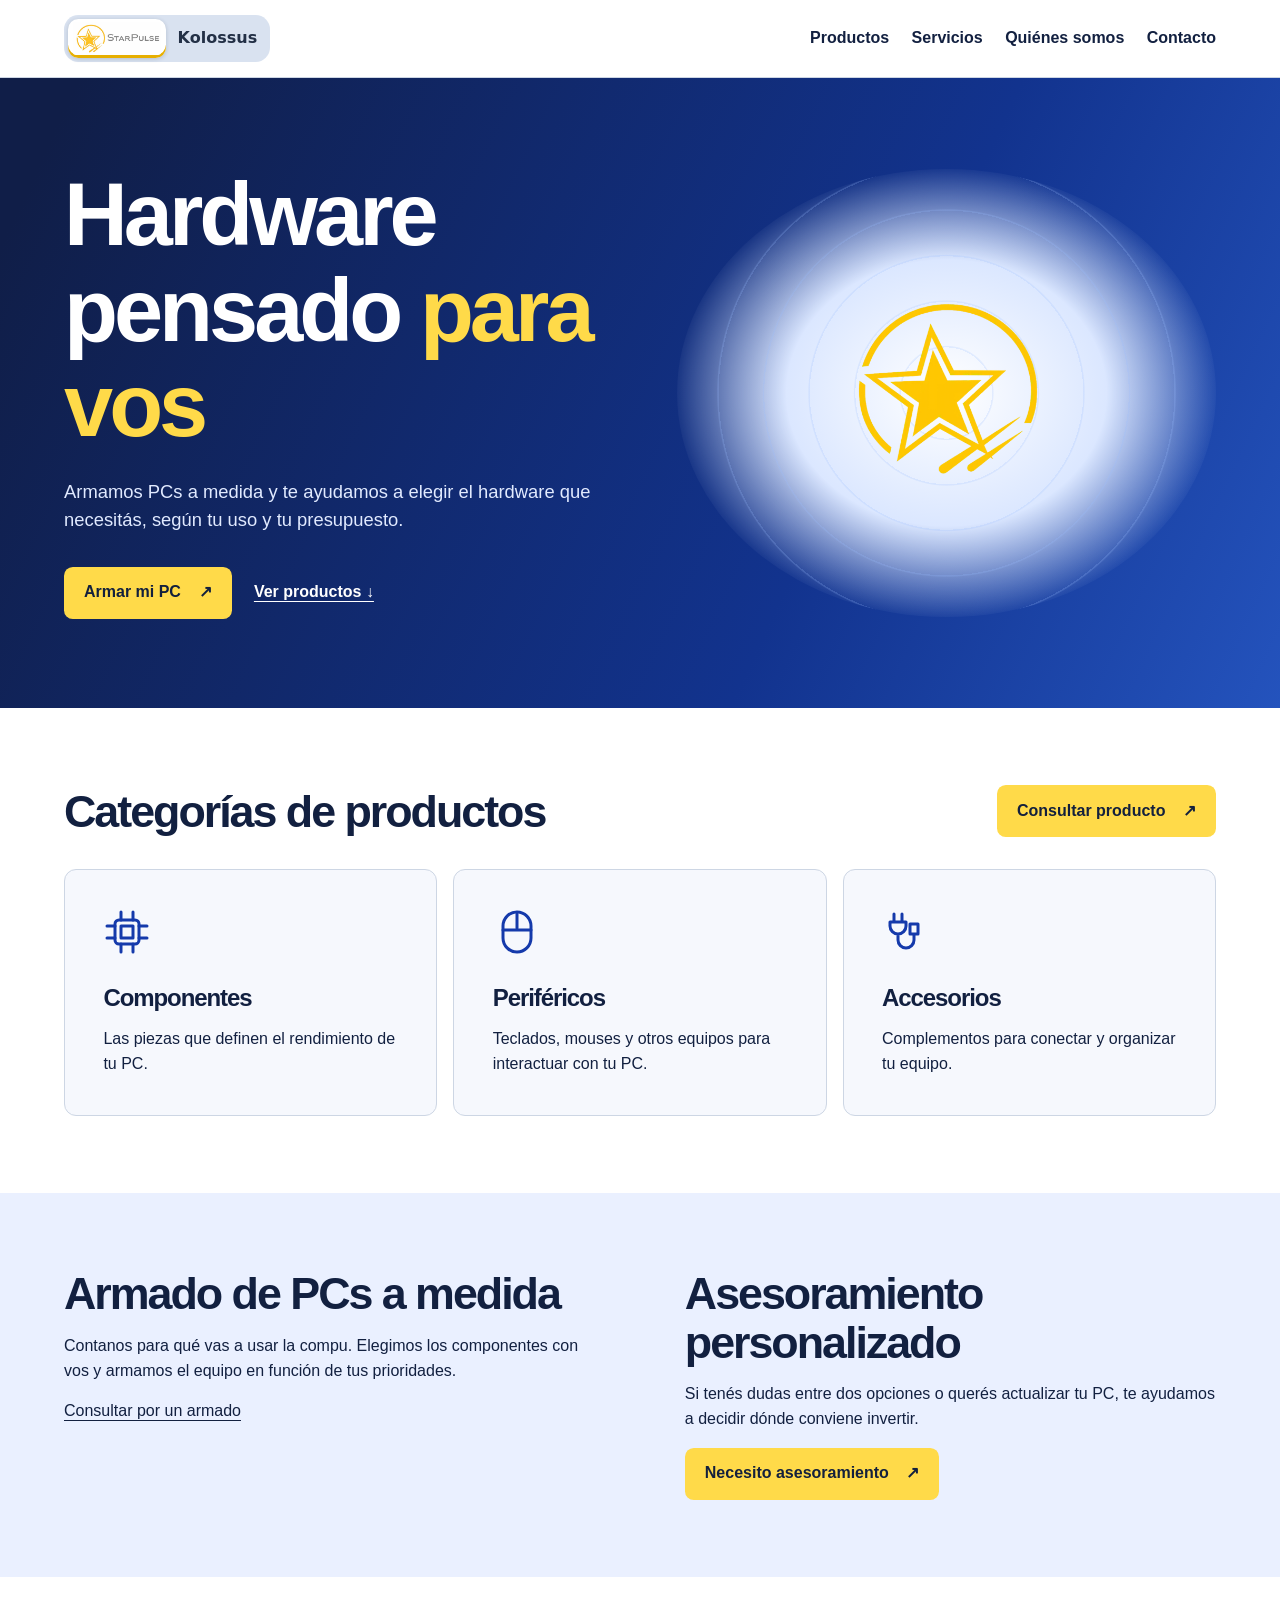
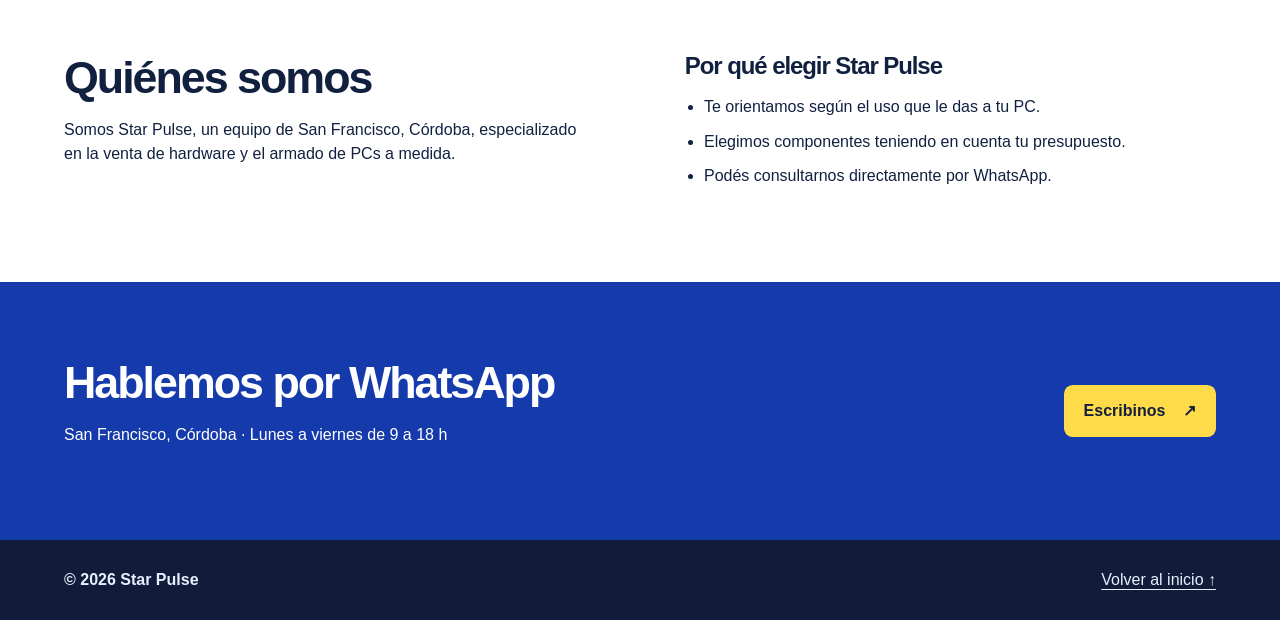
==== index.html @ 4784bc80 "Selector de marcas y experiencia visual interactiva" ====
<!doctype html>
<html lang="es-AR">
<head>
  <meta charset="utf-8">
  <meta name="viewport" content="width=device-width, initial-scale=1">
  <title>Star Pulse | Hardware y PCs a medida</title>
  <meta name="description" content="Hardware, PCs a medida y asesoramiento personalizado en San Francisco, Córdoba. Consultá con Star Pulse por WhatsApp.">
  <meta property="og:title" content="Star Pulse | Hardware y PCs a medida">
  <meta property="og:description" content="Hardware, PCs a medida y asesoramiento personalizado en San Francisco, Córdoba. Consultá con Star Pulse por WhatsApp.">
  <meta property="og:type" content="website">
  <meta property="og:locale" content="es_AR">
  <meta name="twitter:card" content="summary">
  <link rel="icon" type="image/png" sizes="64x64" href="assets/favicon.png">
  <link rel="stylesheet" href="styles.css">
  <link rel="stylesheet" href="experience.css">
</head>
<body id="top">
<a class="skip" href="#contenido">Saltar al contenido</a>
<header class="header">
  <div class="wrap bar">
    <div class="brands" role="group" aria-label="Seleccionar marca">
      <a href="index.html" aria-current="page"><img src="assets/logo.jpg" width="1241" height="462" alt="Star Pulse"></a>
      <a href="kolossus/index.html">Kolossus</a>
    </div>
    <nav aria-label="Principal"><a class="nav-link" href="#productos">Productos</a><a class="nav-link" href="#servicios">Servicios</a><a class="nav-link" href="#quienes">Quiénes somos</a><a class="nav-link" href="#contacto">Contacto</a></nav>
  </div>
</header>
<main id="contenido">
  <section class="hero" id="starpulse"><div class="wrap split">
    <div><h1>Hardware<br> pensado <em>para vos</em></h1>
      <p>Armamos PCs a medida y te ayudamos a elegir el hardware que necesitás, según tu uso y tu presupuesto.</p>
      <div class="actions"><a class="button" id="waPC" href="https://wa.me/5493564661474?text=Hola%20Star%20Pulse%2C%20quiero%20armar%20una%20PC%20a%20medida.%20%C2%BFMe%20ayudan%20a%20elegir%20los%20componentes%3F">Armar mi PC <span aria-hidden="true">↗</span></a> <a class="more" href="#productos">Ver productos ↓</a></div>
    </div>
    <div class="art"><img src="assets/hero-logo.webp" alt="" width="900" height="600" fetchpriority="high"></div>
  </div></section>
  <section id="productos" class="wrap block">
    <div class="row"><h2>Categorías de productos</h2><a class="button" id="waProducto" href="https://wa.me/5493564661474?text=Hola%20Star%20Pulse%2C%20quiero%20consultar%20el%20precio%20y%20la%20disponibilidad%20de%20un%20producto.">Consultar producto <span aria-hidden="true">↗</span></a></div>
    <div class="cards">
      <article><svg viewBox="0 0 24 24" aria-hidden="true" fill="none" stroke="currentColor" stroke-width="1.5" stroke-linecap="round" stroke-linejoin="round"><rect x="6" y="6" width="12" height="12" rx="2"/><path d="M9 2v4m6-4v4M9 18v4m6-4v4M2 9h4m-4 6h4m12-6h4m-4 6h4"/><rect x="9" y="9" width="6" height="6"/></svg><h3>Componentes</h3><p>Las piezas que definen el rendimiento de tu PC.</p></article>
      <article><svg viewBox="0 0 24 24" aria-hidden="true" fill="none" stroke="currentColor" stroke-width="1.5" stroke-linecap="round" stroke-linejoin="round"><rect x="5" y="2" width="14" height="20" rx="7"/><path d="M12 3v7M5 11h14"/></svg><h3>Periféricos</h3><p>Teclados, mouses y otros equipos para interactuar con tu PC.</p></article>
      <article><svg viewBox="0 0 24 24" aria-hidden="true" fill="none" stroke="currentColor" stroke-width="1.5" stroke-linecap="round" stroke-linejoin="round"><path d="M6 3v4m4-4v4M4 7h8v2a4 4 0 0 1-8 0zM8 13v3a4 4 0 0 0 8 0v-3m-2 0h4V8h-4z"/></svg><h3>Accesorios</h3><p>Complementos para conectar y organizar tu equipo.</p></article>
    </div>
  </section>
  <section id="servicios" class="services"><div class="wrap block service-grid">
    <div><h2>Armado de PCs a medida</h2><p>Contanos para qué vas a usar la compu. Elegimos los componentes con vos y armamos el equipo en función de tus prioridades.</p><a href="https://wa.me/5493564661474?text=Hola%20Star%20Pulse%2C%20quiero%20armar%20una%20PC%20a%20medida.%20%C2%BFMe%20ayudan%20a%20elegir%20los%20componentes%3F">Consultar por un armado</a></div>
    <div><h2>Asesoramiento personalizado</h2><p>Si tenés dudas entre dos opciones o querés actualizar tu PC, te ayudamos a decidir dónde conviene invertir.</p><a class="button" id="waAsesor" href="https://wa.me/5493564661474?text=Hola%20Star%20Pulse%2C%20necesito%20asesoramiento%20para%20elegir%20un%20equipo%20seg%C3%BAn%20mi%20uso%20y%20presupuesto.">Necesito asesoramiento <span aria-hidden="true">↗</span></a></div>
  </div></section>
  <section id="quienes" class="wrap block service-grid"><div><h2>Quiénes somos</h2><p>Somos Star Pulse, un equipo de San Francisco, Córdoba, especializado en la venta de hardware y el armado de PCs a medida.</p></div>
    <div><h3>Por qué elegir Star Pulse</h3><ul><li>Te orientamos según el uso que le das a tu PC.</li><li>Elegimos componentes teniendo en cuenta tu presupuesto.</li><li>Podés consultarnos directamente por WhatsApp.</li></ul></div>
  </section>
  <section id="contacto"><div class="wrap block row"><div><h2>Hablemos por WhatsApp</h2><p>San Francisco, Córdoba · Lunes a viernes de 9 a 18 h</p></div><a class="button" id="waBottom" href="https://wa.me/5493564661474?text=Hola%20Star%20Pulse%20%F0%9F%91%8B%0AQuisiera%20hacer%20una%20consulta%20por%20WhatsApp.%20Gracias!">Escribinos <span aria-hidden="true">↗</span></a></div></section>
</main>
<footer><div class="wrap row"><strong>© <span id="year"></span> Star Pulse</strong><a href="#top">Volver al inicio ↑</a></div></footer>
<script src="app.js"></script>
<script src="motion.js"></script>
</body></html>
---- styles.css ----
:root {
  --ink: #122040;
  --blue: #153aab;
  --gold: #ffda49;
  --line: #cdd6e4;
  font: 100%/1.55 "Segoe UI", Arial, sans-serif;
  color: var(--ink);
  scroll-padding-top: 7rem;
  scroll-behavior: smooth;
}
* { box-sizing: border-box; }
body { margin: 0; }
a { color: inherit; text-underline-offset: .25em; }
a:focus-visible { box-shadow: 0 0 0 4px white; outline: 3px solid #122040; outline-offset: 4px; }
.wrap { width: min(74rem, 90%); margin-inline: auto; }
.bar, nav, .row, .actions { display: flex; align-items: center; gap: 1.4rem; }
.bar, .row { justify-content: space-between; }
.header { position: sticky; top: 0; z-index: 5; background: white; border-bottom: 1px solid var(--line); }
.header.scrolled { box-shadow: 0 3px 14px #12204016; }
.bar { min-height: 4.8rem; }
.logo { display: block; width: 7.5rem; height: auto; }
nav a, .partner { text-decoration: none; font-weight: 600; }
nav a { padding-block: .5rem; }
nav a:hover, nav a[aria-current="location"] { text-decoration: underline; color: var(--blue); }
.partner { border: 1px solid var(--line); padding: .48rem .85rem; border-radius: .45rem; }
.skip { position: fixed; top: -5rem; z-index: 10; padding: .7rem; background: white; }
.skip:focus { top: .2rem; }
.hero { overflow: hidden; color: white; background: linear-gradient(115deg,#101e48 5%,#12338e 65%,#2453bd); }
.split { display: grid; grid-template-columns: 1.05fr 1fr; align-items: center; gap: 3rem; padding-block: clamp(3.2rem,7vw,7rem); }
h1,h2,h3 { line-height: 1.08; letter-spacing: -.045em; margin: 0; }
h1 { font-size: clamp(3rem,6.9vw,6.8rem); }
h1 em { color: var(--gold); font-style: normal; }
.hero p { color: #e1eaff; max-width: 36rem; font-size: 1.15rem; margin-block: 1.5rem 2rem; }
.actions { flex-wrap: wrap; }
.button { display: inline-flex; align-items: center; justify-content: space-between; gap: 1.1rem; padding: .85rem 1.25rem; border-radius: .55rem; text-decoration: none; font-weight: 700; background: var(--gold); color: #13203d; }
.button:hover { background: #ffe876; transform: translateY(-2px); }
.more { font-weight: 600; }
.art { display: grid; place-items: center; padding: 6%; border-radius: 50%; aspect-ratio: 1.2; background: repeating-radial-gradient(circle,#99bcff35 0 1px,transparent 2px 13%),radial-gradient(ellipse,#fff 0%,#dbe7ff 42%,transparent 72%); }
.art img { width: 100%; height: auto; }
.block { padding-block: clamp(3rem,6vw,6rem); }
h2 { font-size: clamp(2rem,3.5vw,3.6rem); }
h3 { font-size: 1.5rem; }
.cards { display: grid; grid-template-columns: repeat(3,1fr); gap: 1rem; margin-top: 2rem; }
.cards article { padding: clamp(1.25rem,3vw,2.5rem); border-radius: .75rem; border: 1px solid var(--line); background: #f6f8fd; }
.cards svg { width: 3rem; color: var(--blue); margin-bottom: 1.3rem; }
.cards p { margin-bottom: 0; }
.services { background: #eaf0ff; }
.service-grid { display: grid; grid-template-columns: 1fr 1fr; gap: clamp(2rem,7vw,7rem); }
.service-grid p { max-width: 37rem; }
.service-grid li { margin-bottom: .6rem; }
.service-grid ul { padding-left: 1.2rem; }
#contacto { background: var(--blue); color: white; }
footer { background: #101c39; color: #e8efff; padding-block: 1.7rem; }
@media (max-width: 50rem) {
  .bar { flex-wrap: wrap; gap: .4rem; padding-block: .6rem; }
  nav { flex-wrap: wrap; order: 1; width: 100%; justify-content: space-between; gap: .35rem; font-size: .92rem; }
  .split { gap: 1rem; }
  :root { scroll-padding-top: 8rem; }
}
@media (max-width: 39rem) {
  .split,.cards,.service-grid { grid-template-columns: 1fr; }
  .art { width: min(85%,20rem); margin: auto; }
  .row { flex-wrap: wrap; }
}
@media (prefers-reduced-motion: no-preference) {
  .button { transition: transform .16s, background .16s; }
  .art img { animation: arrive .5s ease-out both; }
  @keyframes arrive { from { opacity: .6; transform: translateY(6px); } }
}
@media (prefers-reduced-motion: reduce) { :root { scroll-behavior: auto; } }
---- experience.css ----
/* Selector y encabezado compartidos */
.header { position: sticky; top: 0; z-index: 5; background: #fffffff2; }
#inicio .header { background: #0b151cf2; }
@supports (backdrop-filter: blur(12px)) {
  .header.scrolled { background: #ffffffdb; backdrop-filter: blur(16px); }
  #inicio .header.scrolled { background: #0b151cdb; }
}
.header .bar { width: min(74rem, 90%); min-height: 4.8rem; padding-block: .65rem; gap: 1rem; }
.brands { display: inline-flex; align-items: stretch; padding: 4px; gap: 3px; background: #d9e2f0; border-radius: .9rem; }
.brands a { display: grid; place-items: center; min-width: 6.1rem; height: 2.45rem; border-radius: .65rem; text-decoration: none; color: #233046; font: 700 1rem/1 system-ui,sans-serif; }
.brands img { width: 5.5rem; height: auto; border-radius: 3px; }
.brands a[aria-current="page"] { background: white; box-shadow: inset 0 -3px #e7af00, 0 1px 4px #10203830; }
#inicio .brands { background: #283a44; }
#inicio .brands a[aria-current] { background: #173236; color: #c7fff1; box-shadow: inset 0 -3px #8de1cf; }
.skip:focus { z-index: 10; }
#inicio { scroll-margin-top: 8rem; }
html:has(#inicio) { scroll-padding-top: 8rem; }
#inicio .hero { position: relative; overflow: hidden; isolation: isolate; }
#inicio .hero .wrap { position: relative; }
.architecture { position: absolute; inset: 0 0 0 58%; display: grid; place-content: center; opacity: .8; pointer-events: none; }
.architecture i { grid-area: 1 / 1; width: clamp(10rem,19vw,20rem); aspect-ratio: 1; border: 1px solid #92e5db; border-radius: 12%; transform: translateY(var(--level,0)) rotate(-32deg) skew(18deg); background: repeating-linear-gradient(90deg,transparent 0 18px,#75d1c322 19px 20px),linear-gradient(145deg,#467778,#163239 75%); box-shadow: 0 8px 0 #102b31,0 9px 0 #65aea9,0 16px 30px #07141866; }
.architecture i:first-child { --level: 3rem; }
.architecture i:last-child { --level: -3rem; }
.cards article,.services li { position: relative; }
.cards article { overflow: hidden; }
@media (hover:hover) and (pointer:fine) {
  .cards article:hover,.services li:hover { box-shadow: 0 10px 24px #13223b18; background-image: radial-gradient(circle at var(--light-x,50%) var(--light-y,50%),#83b5ff38,transparent 70%); }
}
@media (max-width: 50rem) {
  .header .bar { flex-wrap: wrap; gap: .4rem; }
  .header nav { width: 100%; order: 1; justify-content: space-between; gap: .35rem; font-size: .92rem; }
  .architecture { opacity: .2; inset-inline-start: 65%; }
}
@media (prefers-reduced-motion:no-preference) {
  html { scroll-behavior: smooth; }
  @view-transition { navigation: auto; }
  ::view-transition-group(root) { animation-duration: .22s; }
  .brands a,.button,.cards svg,.cards article,.services li { transition: transform .2s ease, background-color .2s, box-shadow .2s; }
  .button:active,.brands a:active { transform: scale(.98); }
  @media (hover:hover) and (pointer:fine) {
    .cards article:hover,.services li:hover { transform: translateY(-3px); }
    .cards article:hover svg { transform: scale(1.06); }
  }
}
@media (prefers-reduced-motion:reduce) {
  ::view-transition-group(*),::view-transition-old(*),::view-transition-new(*) { animation: none; }
  .button:hover { transform: none; }
}
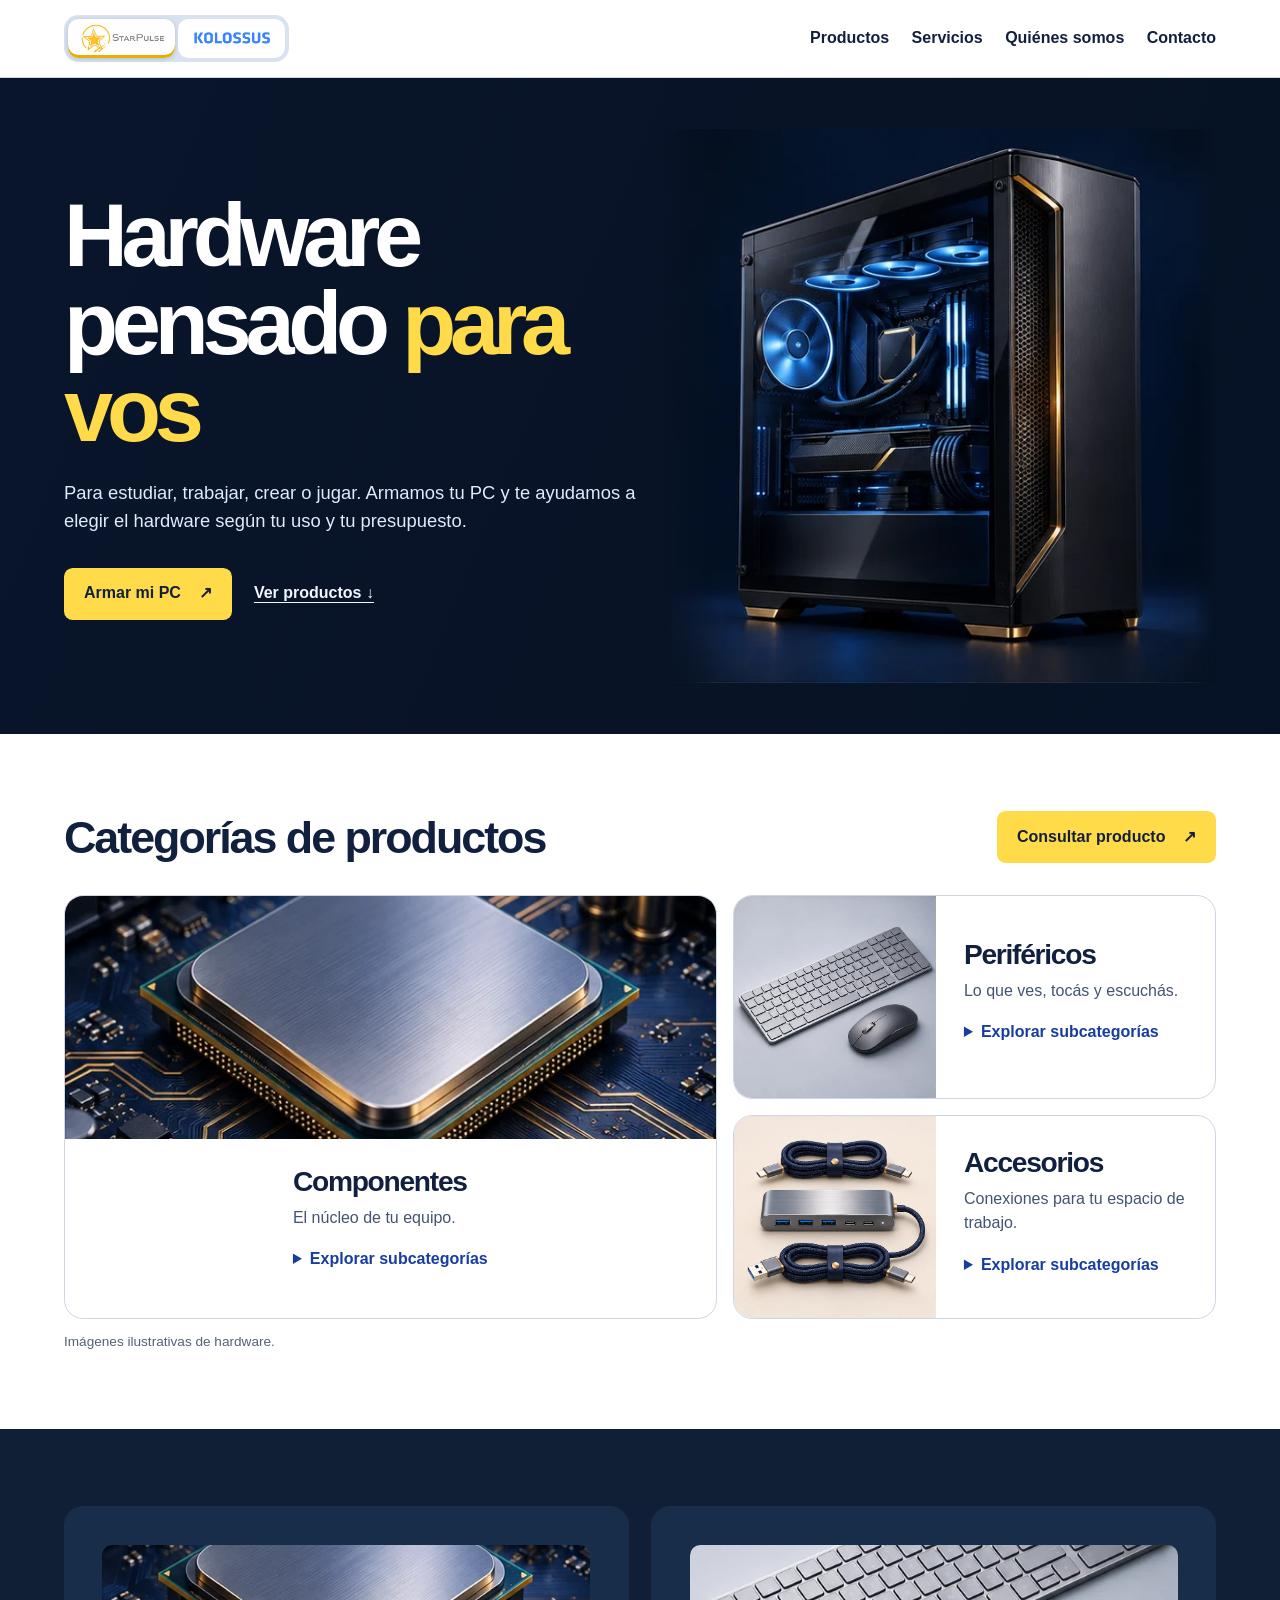
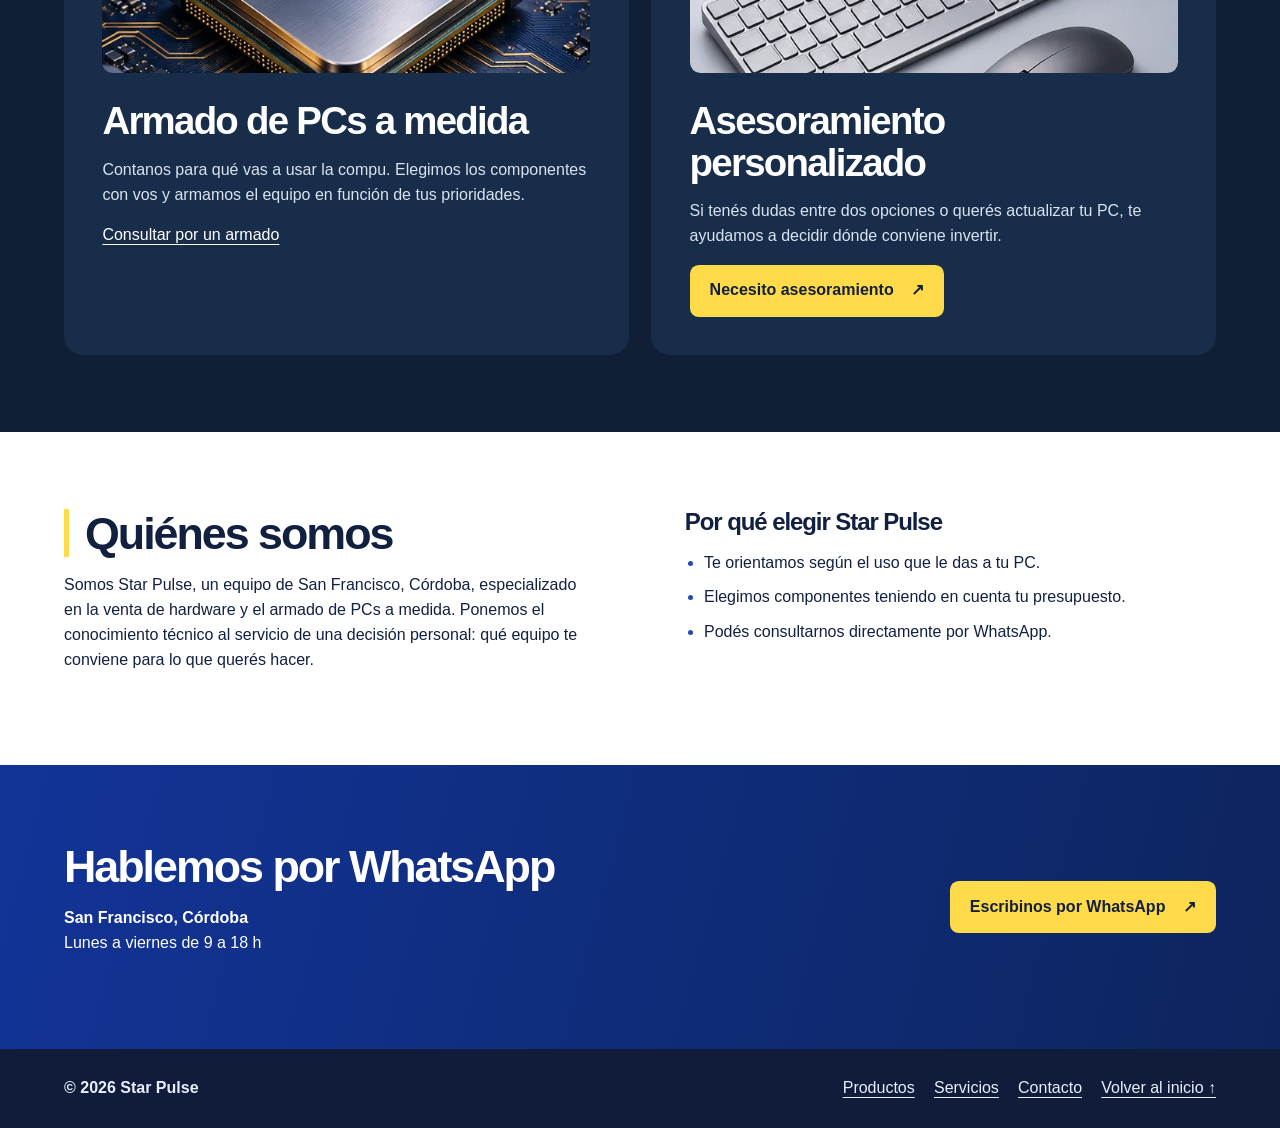
==== commit 67309d74: "Rediseño visual híbrido de Star Pulse y selector de marcas" ====
--- a/index.html
+++ b/index.html
@@ -20,7 +20,7 @@
   <div class="wrap bar">
     <div class="brands" role="group" aria-label="Seleccionar marca">
       <a href="index.html" aria-current="page"><img src="assets/logo.jpg" width="1241" height="462" alt="Star Pulse"></a>
-      <a href="kolossus/index.html">Kolossus</a>
+      <a href="kolossus/index.html"><img class="kolossus-mark" src="assets/kolossus-selector.webp" width="310" height="61" alt="Kolossus"></a>
     </div>
     <nav aria-label="Principal"><a class="nav-link" href="#productos">Productos</a><a class="nav-link" href="#servicios">Servicios</a><a class="nav-link" href="#quienes">Quiénes somos</a><a class="nav-link" href="#contacto">Contacto</a></nav>
   </div>
@@ -28,29 +28,29 @@
 <main id="contenido">
   <section class="hero" id="starpulse"><div class="wrap split">
     <div><h1>Hardware<br> pensado <em>para vos</em></h1>
-      <p>Armamos PCs a medida y te ayudamos a elegir el hardware que necesitás, según tu uso y tu presupuesto.</p>
+      <p>Para estudiar, trabajar, crear o jugar. Armamos tu PC y te ayudamos a elegir el hardware según tu uso y tu presupuesto.</p>
       <div class="actions"><a class="button" id="waPC" href="https://wa.me/5493564661474?text=Hola%20Star%20Pulse%2C%20quiero%20armar%20una%20PC%20a%20medida.%20%C2%BFMe%20ayudan%20a%20elegir%20los%20componentes%3F">Armar mi PC <span aria-hidden="true">↗</span></a> <a class="more" href="#productos">Ver productos ↓</a></div>
     </div>
-    <div class="art"><img src="assets/hero-logo.webp" alt="" width="900" height="600" fetchpriority="high"></div>
+    <figure class="art"><img src="assets/hardware/workstation.webp" alt="Ilustración de una PC de alto rendimiento con gabinete de vidrio y luz azul." width="627" height="627" fetchpriority="high"></figure>
   </div></section>
   <section id="productos" class="wrap block">
     <div class="row"><h2>Categorías de productos</h2><a class="button" id="waProducto" href="https://wa.me/5493564661474?text=Hola%20Star%20Pulse%2C%20quiero%20consultar%20el%20precio%20y%20la%20disponibilidad%20de%20un%20producto.">Consultar producto <span aria-hidden="true">↗</span></a></div>
     <div class="cards">
-      <article><svg viewBox="0 0 24 24" aria-hidden="true" fill="none" stroke="currentColor" stroke-width="1.5" stroke-linecap="round" stroke-linejoin="round"><rect x="6" y="6" width="12" height="12" rx="2"/><path d="M9 2v4m6-4v4M9 18v4m6-4v4M2 9h4m-4 6h4m12-6h4m-4 6h4"/><rect x="9" y="9" width="6" height="6"/></svg><h3>Componentes</h3><p>Las piezas que definen el rendimiento de tu PC.</p></article>
-      <article><svg viewBox="0 0 24 24" aria-hidden="true" fill="none" stroke="currentColor" stroke-width="1.5" stroke-linecap="round" stroke-linejoin="round"><rect x="5" y="2" width="14" height="20" rx="7"/><path d="M12 3v7M5 11h14"/></svg><h3>Periféricos</h3><p>Teclados, mouses y otros equipos para interactuar con tu PC.</p></article>
-      <article><svg viewBox="0 0 24 24" aria-hidden="true" fill="none" stroke="currentColor" stroke-width="1.5" stroke-linecap="round" stroke-linejoin="round"><path d="M6 3v4m4-4v4M4 7h8v2a4 4 0 0 1-8 0zM8 13v3a4 4 0 0 0 8 0v-3m-2 0h4V8h-4z"/></svg><h3>Accesorios</h3><p>Complementos para conectar y organizar tu equipo.</p></article>
-    </div>
+      <article><img src="assets/hardware/componentes.webp" width="627" height="627" loading="lazy" alt=""><div class="category-copy"><h3>Componentes</h3><p>El núcleo de tu equipo.</p><details><summary aria-label="Explorar subcategorías de Componentes">Explorar subcategorías</summary><ul><li>Procesadores</li><li>Memorias</li><li>Almacenamiento</li></ul></details></div></article>
+      <article><img src="assets/hardware/perifericos.webp" width="627" height="627" loading="lazy" alt=""><div class="category-copy"><h3>Periféricos</h3><p>Lo que ves, tocás y escuchás.</p><details><summary aria-label="Explorar subcategorías de Periféricos">Explorar subcategorías</summary><ul><li>Teclados</li><li>Mouses</li><li>Monitores</li></ul></details></div></article>
+      <article><img src="assets/hardware/accesorios.webp" width="627" height="627" loading="lazy" alt=""><div class="category-copy"><h3>Accesorios</h3><p>Conexiones para tu espacio de trabajo.</p><details><summary aria-label="Explorar subcategorías de Accesorios">Explorar subcategorías</summary><ul><li>Cables</li><li>Adaptadores</li><li>Hubs</li></ul></details></div></article>
+    </div><p class="image-note">Imágenes ilustrativas de hardware.</p>
   </section>
   <section id="servicios" class="services"><div class="wrap block service-grid">
-    <div><h2>Armado de PCs a medida</h2><p>Contanos para qué vas a usar la compu. Elegimos los componentes con vos y armamos el equipo en función de tus prioridades.</p><a href="https://wa.me/5493564661474?text=Hola%20Star%20Pulse%2C%20quiero%20armar%20una%20PC%20a%20medida.%20%C2%BFMe%20ayudan%20a%20elegir%20los%20componentes%3F">Consultar por un armado</a></div>
-    <div><h2>Asesoramiento personalizado</h2><p>Si tenés dudas entre dos opciones o querés actualizar tu PC, te ayudamos a decidir dónde conviene invertir.</p><a class="button" id="waAsesor" href="https://wa.me/5493564661474?text=Hola%20Star%20Pulse%2C%20necesito%20asesoramiento%20para%20elegir%20un%20equipo%20seg%C3%BAn%20mi%20uso%20y%20presupuesto.">Necesito asesoramiento <span aria-hidden="true">↗</span></a></div>
+    <div class="service-panel" id="armado"><img src="assets/hardware/componentes.webp" loading="lazy" alt="" width="627" height="627"><h2>Armado de PCs a medida</h2><p>Contanos para qué vas a usar la compu. Elegimos los componentes con vos y armamos el equipo en función de tus prioridades.</p><a href="https://wa.me/5493564661474?text=Hola%20Star%20Pulse%2C%20quiero%20armar%20una%20PC%20a%20medida.%20%C2%BFMe%20ayudan%20a%20elegir%20los%20componentes%3F">Consultar por un armado</a></div>
+    <div class="service-panel"><img src="assets/hardware/perifericos.webp" loading="lazy" alt="" width="627" height="627"><h2>Asesoramiento personalizado</h2><p>Si tenés dudas entre dos opciones o querés actualizar tu PC, te ayudamos a decidir dónde conviene invertir.</p><a class="button" id="waAsesor" href="https://wa.me/5493564661474?text=Hola%20Star%20Pulse%2C%20necesito%20asesoramiento%20para%20elegir%20un%20equipo%20seg%C3%BAn%20mi%20uso%20y%20presupuesto.">Necesito asesoramiento <span aria-hidden="true">↗</span></a></div>
   </div></section>
-  <section id="quienes" class="wrap block service-grid"><div><h2>Quiénes somos</h2><p>Somos Star Pulse, un equipo de San Francisco, Córdoba, especializado en la venta de hardware y el armado de PCs a medida.</p></div>
+  <section id="quienes" class="wrap block service-grid"><div><h2>Quiénes somos</h2><p>Somos Star Pulse, un equipo de San Francisco, Córdoba, especializado en la venta de hardware y el armado de PCs a medida. Ponemos el conocimiento técnico al servicio de una decisión personal: qué equipo te conviene para lo que querés hacer.</p></div>
     <div><h3>Por qué elegir Star Pulse</h3><ul><li>Te orientamos según el uso que le das a tu PC.</li><li>Elegimos componentes teniendo en cuenta tu presupuesto.</li><li>Podés consultarnos directamente por WhatsApp.</li></ul></div>
   </section>
-  <section id="contacto"><div class="wrap block row"><div><h2>Hablemos por WhatsApp</h2><p>San Francisco, Córdoba · Lunes a viernes de 9 a 18 h</p></div><a class="button" id="waBottom" href="https://wa.me/5493564661474?text=Hola%20Star%20Pulse%20%F0%9F%91%8B%0AQuisiera%20hacer%20una%20consulta%20por%20WhatsApp.%20Gracias!">Escribinos <span aria-hidden="true">↗</span></a></div></section>
+  <section id="contacto"><div class="wrap block row"><div><h2>Hablemos por WhatsApp</h2><p><strong>San Francisco, Córdoba</strong><br>Lunes a viernes de 9 a 18 h</p></div><a class="button" id="waBottom" href="https://wa.me/5493564661474?text=Hola%20Star%20Pulse%20%F0%9F%91%8B%0AQuisiera%20hacer%20una%20consulta%20por%20WhatsApp.%20Gracias!">Escribinos por WhatsApp <span aria-hidden="true">↗</span></a></div></section>
 </main>
-<footer><div class="wrap row"><strong>© <span id="year"></span> Star Pulse</strong><a href="#top">Volver al inicio ↑</a></div></footer>
+<footer><div class="wrap row"><strong>© <span id="year"></span> Star Pulse</strong><div class="footer-links" role="group" aria-label="Accesos rápidos"><a href="#productos">Productos</a><a href="#servicios">Servicios</a><a href="#contacto">Contacto</a><a href="#top">Volver al inicio ↑</a></div></div></footer>
 <script src="app.js"></script>
 <script src="motion.js"></script>
 </body></html>
--- a/styles.css
+++ b/styles.css
@@ -68,3 +68,43 @@
   @keyframes arrive { from { opacity: .6; transform: translateY(6px); } }
 }
 @media (prefers-reduced-motion: reduce) { :root { scroll-behavior: auto; } }
+/* Portada y categorías de hardware */
+.hero { background:linear-gradient(112deg,#09152b,#081326 58%,#061225); }
+.split { grid-template-columns:1.05fr 1fr; gap:1rem; padding-block:clamp(2.6rem,4vw,4.5rem); }
+.hero h1 { letter-spacing:-.07em; line-height:.99; }
+.hero .art { width:100%; padding:0; margin:0; border-radius:0; aspect-ratio:1; background:none; mask-image:linear-gradient(to right,transparent,#000 10%,#000 96%,transparent); }
+.hero .art img { display:block; width:100%; height:100%; object-fit:contain; animation:none; }
+.more { color:#f2f6ff; }
+.cards { grid-template-columns:1.35fr 1fr; align-items:stretch; }
+.cards article { background:white; display:grid; grid-template-columns:42% 1fr; border-radius:1.2rem; padding:0; overflow:hidden; }
+.cards article:first-child { grid-row:span 2; display:flex; flex-direction:column; }
+.cards img { display:block; width:100%; height:100%; min-height:0; object-fit:cover; }
+.cards article:first-child img { height:clamp(12rem,19vw,17rem); object-position:center 46%; }
+.category-copy { align-self:center; padding:clamp(1rem,2.2vw,2rem); }
+.category-copy h3 { font-size:clamp(1.4rem,2.2vw,2.1rem); }
+.category-copy p { color:#425471; margin:.5rem 0; }
+.category-copy summary { width:fit-content; cursor:pointer; padding:.55rem 0; color:#173da1; font-weight:650; }
+.category-copy ul { margin:.2rem 0; padding-left:1.2rem; }
+summary:focus-visible { outline:3px solid var(--blue); outline-offset:2px; }
+.image-note { font-size:.85rem; color:#536276; margin:.75rem 0 0; }
+.services { background:#101e36; color:white; }
+.services .service-grid { gap:1.4rem; }
+.service-panel { background:#182d4a; padding:clamp(1.4rem,3vw,2.7rem); border-radius:1.2rem; position:relative; overflow:hidden; }
+.service-panel img { width:100%; height:8rem; object-fit:cover; border-radius:.65rem; margin-bottom:1.25rem; }
+.service-panel h2 { font-size:clamp(1.85rem,3vw,2.65rem); }
+.service-panel p { color:#dae4f1; }
+#quienes h2 { border-left:5px solid var(--gold); padding-left:1rem; }
+#quienes li::marker { color:#214caa; }
+#contacto { background:linear-gradient(105deg,#123498,#0d255e); }
+.footer-links { display:flex; gap:.75rem 1.2rem; flex-wrap:wrap; }
+@media(max-width:50rem) {
+  .cards article { grid-template-columns:1fr; }
+  .cards img { height:9rem; }
+  .cards article:first-child img { height:16rem; }
+}
+@media(max-width:39rem) {
+  .split,.cards { grid-template-columns:1fr; }
+  .hero .art { max-width:21rem; margin-inline:auto; }
+  .cards article,.cards article:first-child { display:block; }
+  .cards img,.cards article:first-child img { height:12rem; }
+}
--- a/experience.css
+++ b/experience.css
@@ -46,3 +46,12 @@
   ::view-transition-group(*),::view-transition-old(*),::view-transition-new(*) { animation: none; }
   .button:hover { transform: none; }
 }
+/* Logotipos del selector compartido */
+.brands a { min-width:6.7rem; position:relative; background-color:white; }
+.brands .kolossus-mark { width:5rem; height:auto; }
+.brands a:not([aria-current]) img { opacity:.8; }
+.brands a:hover img,.brands a:focus-visible img { opacity:1; }
+@media (prefers-reduced-motion:no-preference) {
+  .brands img { transition:opacity .18s ease,transform .18s ease; }
+  .brands a:hover img { transform:scale(1.035); }
+}
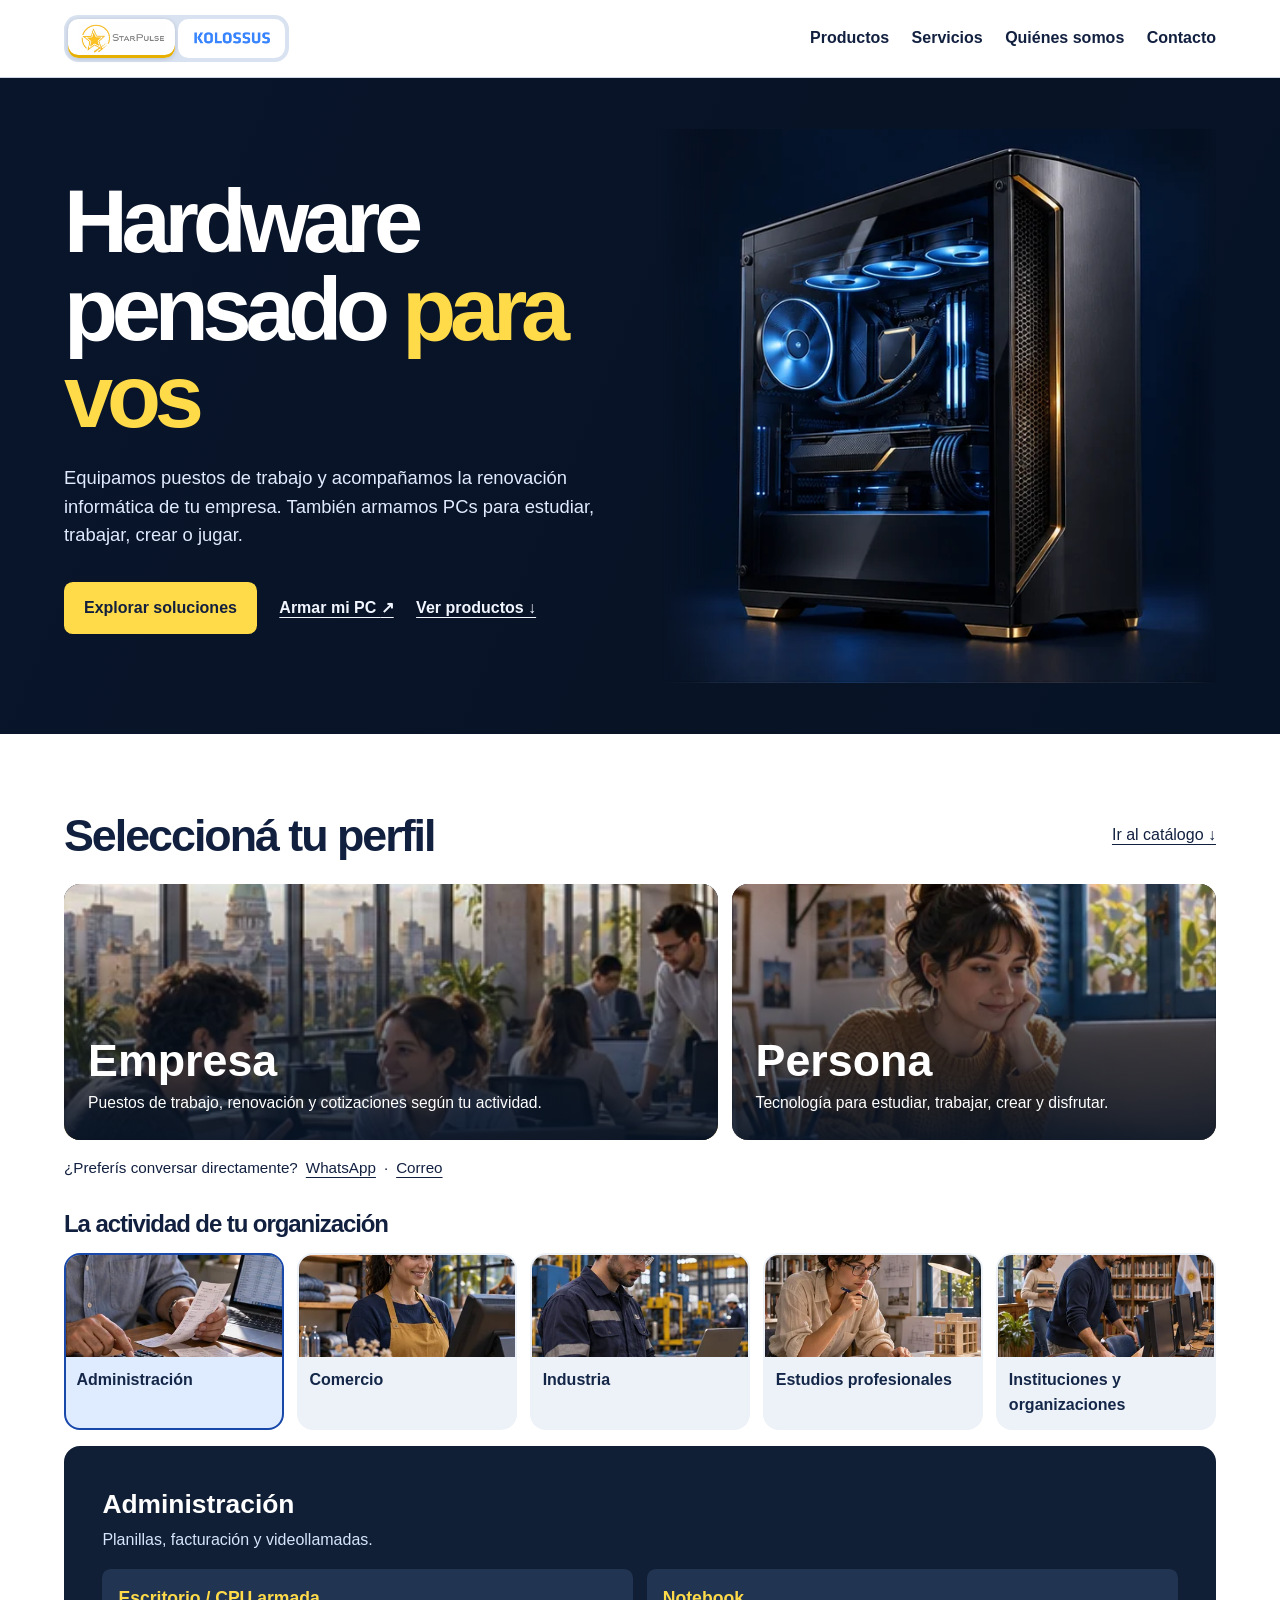
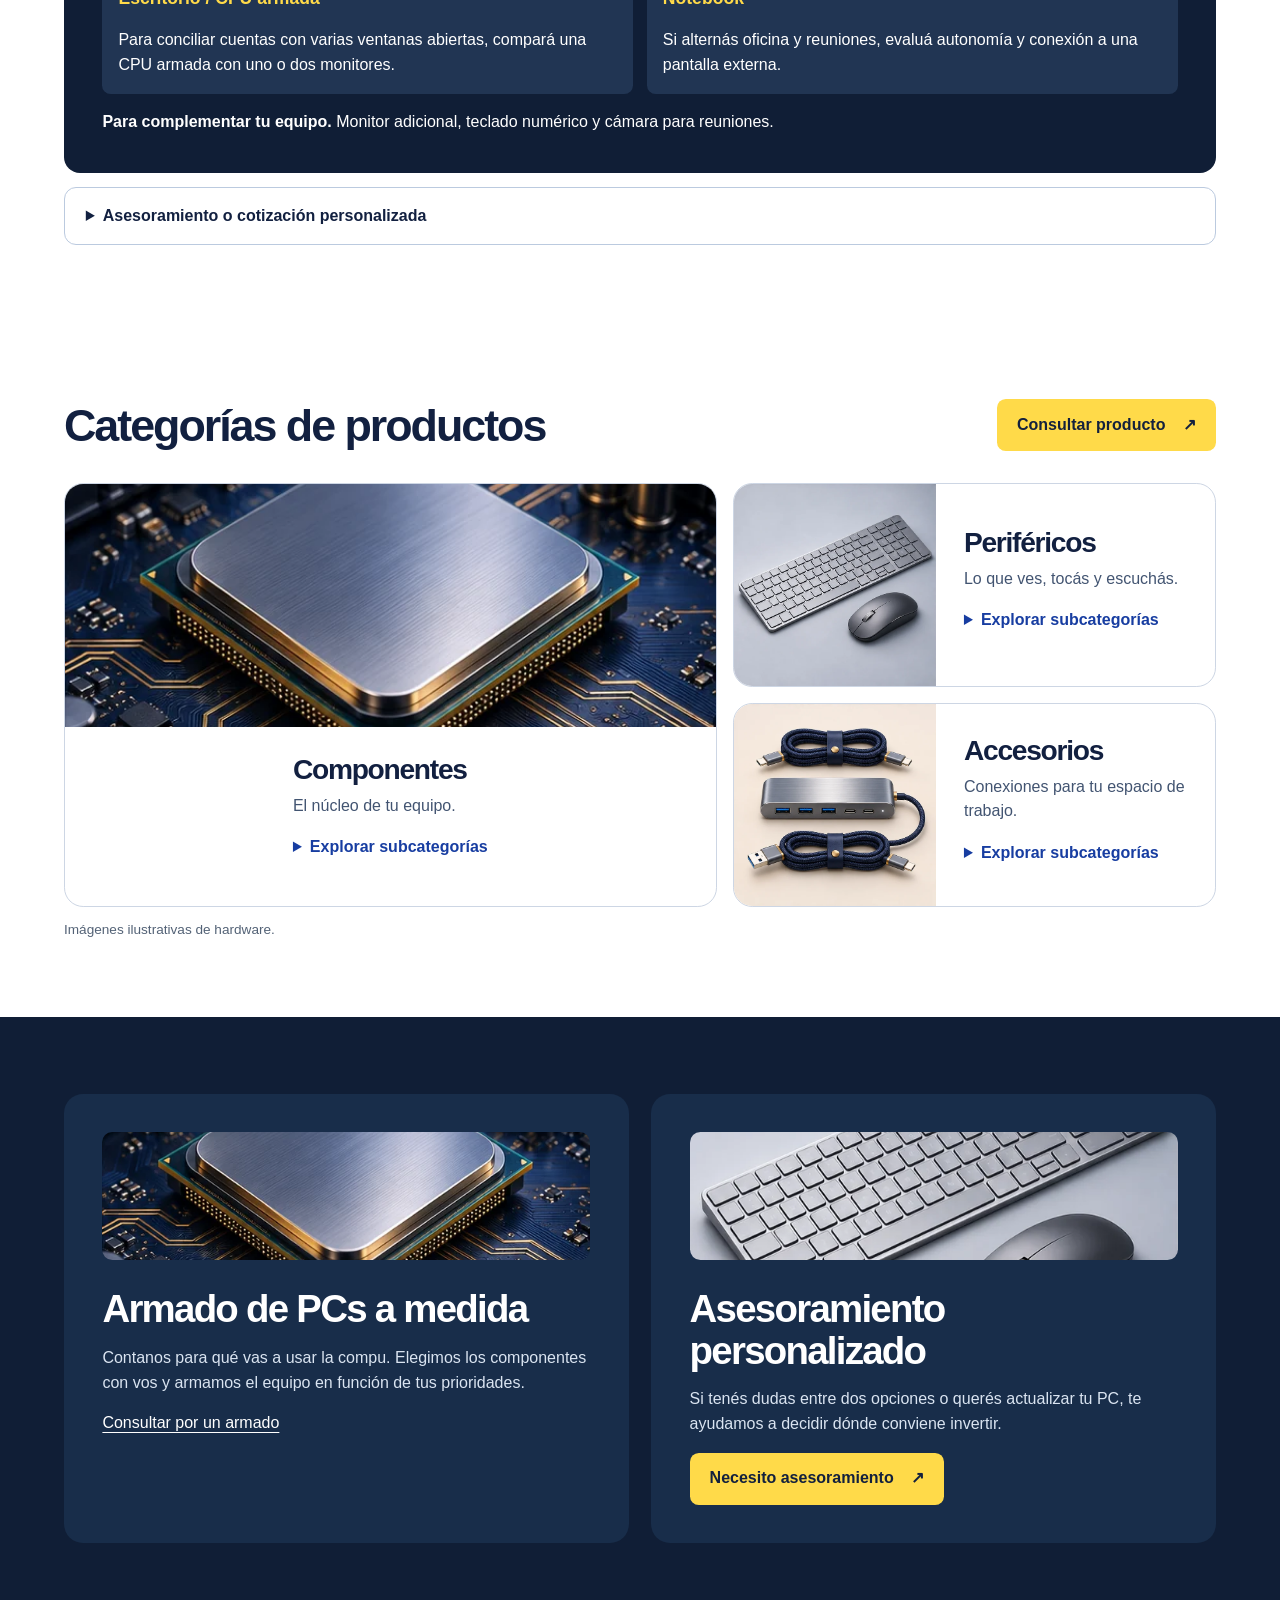
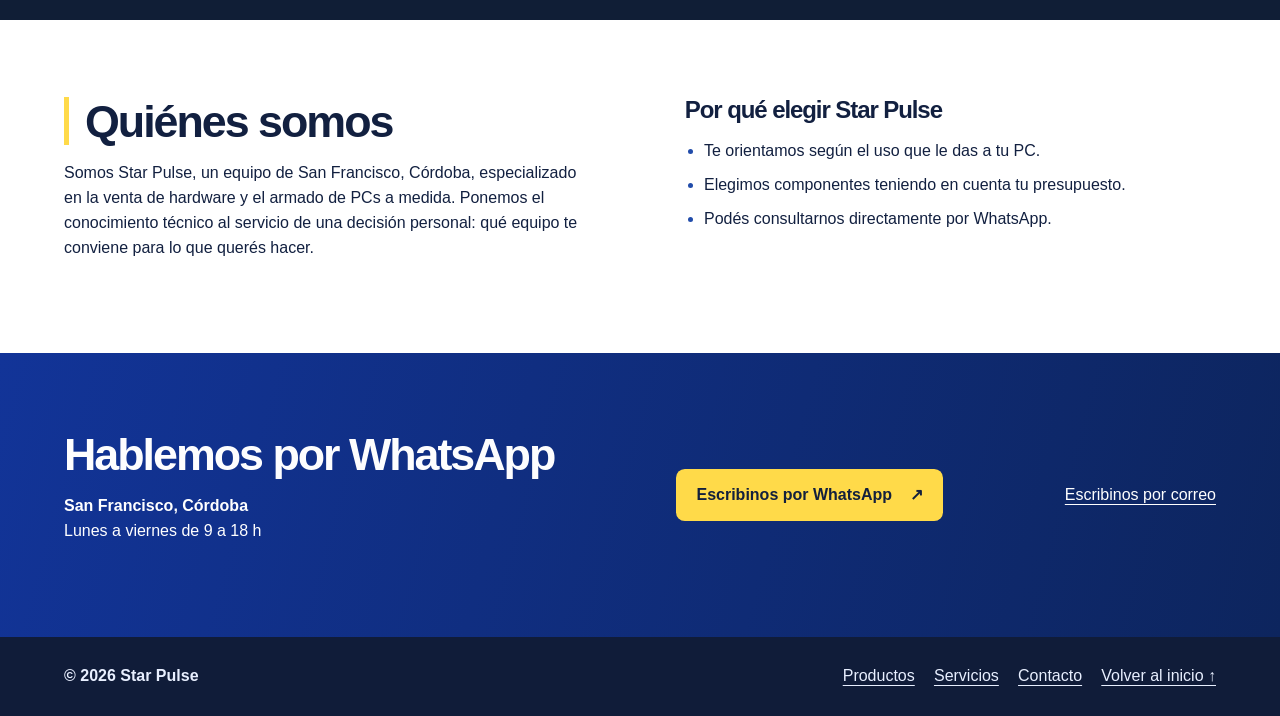
==== commit f5f03122: "Orientación comercial y exploradores de Star Pulse y KOLOSSUS" ====
--- a/index.html
+++ b/index.html
@@ -4,15 +4,16 @@
   <meta charset="utf-8">
   <meta name="viewport" content="width=device-width, initial-scale=1">
   <title>Star Pulse | Hardware y PCs a medida</title>
-  <meta name="description" content="Hardware, PCs a medida y asesoramiento personalizado en San Francisco, Córdoba. Consultá con Star Pulse por WhatsApp.">
+  <meta name="description" content="Equipamiento corporativo, renovación de puestos y PCs a medida para particulares en San Francisco, Córdoba. Consultá con Star Pulse por WhatsApp.">
   <meta property="og:title" content="Star Pulse | Hardware y PCs a medida">
-  <meta property="og:description" content="Hardware, PCs a medida y asesoramiento personalizado en San Francisco, Córdoba. Consultá con Star Pulse por WhatsApp.">
+  <meta property="og:description" content="Equipamiento corporativo, renovación de puestos y PCs a medida para particulares en San Francisco, Córdoba. Consultá con Star Pulse por WhatsApp.">
   <meta property="og:type" content="website">
   <meta property="og:locale" content="es_AR">
   <meta name="twitter:card" content="summary">
   <link rel="icon" type="image/png" sizes="64x64" href="assets/favicon.png">
   <link rel="stylesheet" href="styles.css">
   <link rel="stylesheet" href="experience.css">
+  <link rel="stylesheet" href="explore.css">
 </head>
 <body id="top">
 <a class="skip" href="#contenido">Saltar al contenido</a>
@@ -28,11 +29,79 @@
 <main id="contenido">
   <section class="hero" id="starpulse"><div class="wrap split">
     <div><h1>Hardware<br> pensado <em>para vos</em></h1>
-      <p>Para estudiar, trabajar, crear o jugar. Armamos tu PC y te ayudamos a elegir el hardware según tu uso y tu presupuesto.</p>
-      <div class="actions"><a class="button" id="waPC" href="https://wa.me/5493564661474?text=Hola%20Star%20Pulse%2C%20quiero%20armar%20una%20PC%20a%20medida.%20%C2%BFMe%20ayudan%20a%20elegir%20los%20componentes%3F">Armar mi PC <span aria-hidden="true">↗</span></a> <a class="more" href="#productos">Ver productos ↓</a></div>
+      <p>Equipamos puestos de trabajo y acompañamos la renovación informática de tu empresa. También armamos PCs para estudiar, trabajar, crear o jugar.</p>
+      <div class="actions"><a class="button" href="#orientador">Explorar soluciones</a><a class="more" id="waPC" href="https://wa.me/5493564661474?text=Hola%20Star%20Pulse%2C%20quiero%20armar%20una%20PC%20a%20medida.%20%C2%BFMe%20ayudan%20a%20elegir%20los%20componentes%3F">Armar mi PC <span aria-hidden="true">↗</span></a> <a class="more" href="#productos">Ver productos ↓</a></div>
     </div>
     <figure class="art"><img src="assets/hardware/workstation.webp" alt="Ilustración de una PC de alto rendimiento con gabinete de vidrio y luz azul." width="627" height="627" fetchpriority="high"></figure>
   </div></section>
+  <section id="orientador" class="wrap block explore"><div class="explore-head"><h2>Seleccioná tu perfil</h2><a href="#productos">Ir al catálogo ↓</a></div>
+    <div class="profile-grid"><a class="profile-card" href="#perfil-empresa"><img src="assets/perfiles/empresa.webp" width="362" height="362" loading="lazy" alt=""><span><strong>Empresa</strong><small>Puestos de trabajo, renovación y cotizaciones según tu actividad.</small></span></a><a class="profile-card" href="#perfil-persona"><img src="assets/perfiles/persona.webp" width="362" height="362" loading="lazy" alt=""><span><strong>Persona</strong><small>Tecnología para estudiar, trabajar, crear y disfrutar.</small></span></a></div>
+    <p class="direct">¿Preferís conversar directamente? <a href="https://wa.me/5493564661474">WhatsApp</a> · <a href="mailto:starpulse.contacto@gmail.com">Correo</a></p><section class="activity-group" id="perfil-empresa" aria-label="Empresa"><h3>La actividad de tu organización</h3><div class="activity-grid"><a class="activity-card" href="#sol-administracion"><img src="assets/perfiles/administracion.webp" width="362" height="362" loading="lazy" alt=""><span>Administración</span></a>
+<a class="activity-card" href="#sol-comercio"><img src="assets/perfiles/comercio.webp" width="362" height="362" loading="lazy" alt=""><span>Comercio</span></a>
+<a class="activity-card" href="#sol-industria"><img src="assets/perfiles/industria.webp" width="362" height="362" loading="lazy" alt=""><span>Industria</span></a>
+<a class="activity-card" href="#sol-estudios"><img src="assets/perfiles/estudios.webp" width="362" height="362" loading="lazy" alt=""><span>Estudios profesionales</span></a>
+<a class="activity-card" href="#sol-instituciones"><img src="assets/perfiles/instituciones.webp" width="362" height="362" loading="lazy" alt=""><span>Instituciones y organizaciones</span></a>
+</div><article class="solution" id="sol-administracion" data-profile="Empresa" data-activity="Administración">
+      <h4>Administración</h4><p class="tasks">Planillas, facturación y videollamadas.</p><div class="alternatives">
+      <div><h5>Escritorio / CPU armada</h5><p>Para conciliar cuentas con varias ventanas abiertas, compará una CPU armada con uno o dos monitores.</p></div>
+      <div><h5>Notebook</h5><p>Si alternás oficina y reuniones, evaluá autonomía y conexión a una pantalla externa.</p></div></div>
+      <p><strong>Para complementar tu equipo.</strong> Monitor adicional, teclado numérico y cámara para reuniones.</p>
+    </article><article class="solution" id="sol-comercio" data-profile="Empresa" data-activity="Comercio">
+      <h4>Comercio</h4><p class="tasks">Caja, inventario y atención al público.</p><div class="alternatives">
+      <div><h5>Escritorio / CPU armada</h5><p>Un puesto fijo permite organizar el mostrador alrededor del programa de ventas y sus periféricos.</p></div>
+      <div><h5>Notebook</h5><p>Para recorrer el local o revisar inventario en depósito, considerá peso y conectividad.</p></div></div>
+      <p><strong>Para complementar tu equipo.</strong> Revisá puertos y compatibilidad de lectores, impresoras y adaptadores.</p>
+    </article><article class="solution" id="sol-industria" data-profile="Empresa" data-activity="Industria">
+      <h4>Industria</h4><p class="tasks">Planos, logística y tareas en planta.</p><div class="alternatives">
+      <div><h5>Escritorio / CPU armada</h5><p>Para analizar planos en un puesto técnico, verificá los requisitos del software y el espacio para monitores.</p></div>
+      <div><h5>Notebook</h5><p>Para moverte entre oficina y planta, evaluá autonomía y condiciones del entorno.</p></div></div>
+      <p><strong>Para complementar tu equipo.</strong> Compará pantallas de mayor tamaño y conexiones a los equipos de trabajo.</p>
+    </article><article class="solution" id="sol-estudios" data-profile="Empresa" data-activity="Estudios profesionales">
+      <h4>Estudios profesionales</h4><p class="tasks">Expedientes, proyectos y reuniones.</p><div class="alternatives">
+      <div><h5>Escritorio / CPU armada</h5><p>Para un archivo de proyectos o varias aplicaciones abiertas, compará memoria y almacenamiento ampliables.</p></div>
+      <div><h5>Notebook</h5><p>Si visitás clientes, priorizá peso y comodidad para presentar documentos.</p></div></div>
+      <p><strong>Para complementar tu equipo.</strong> Un monitor externo y accesorios de conexión ayudan a pasar del escritorio a la reunión.</p>
+    </article><article class="solution" id="sol-instituciones" data-profile="Empresa" data-activity="Instituciones y organizaciones">
+      <h4>Instituciones y organizaciones</h4><p class="tasks">Aulas, recepción y puestos compartidos.</p><div class="alternatives">
+      <div><h5>Escritorio / CPU armada</h5><p>Para puestos compartidos, conviene comparar equipos con periféricos fáciles de reemplazar.</p></div>
+      <div><h5>Notebook</h5><p>Para talleres o salas de uso flexible, evaluá transporte y recarga entre actividades.</p></div></div>
+      <p><strong>Para complementar tu equipo.</strong> Revisá conexiones a proyectores, monitores y accesorios para clases.</p>
+    </article></section><section class="activity-group" id="perfil-persona" aria-label="Persona"><h3>Lo que hacés con tu equipo</h3><div class="activity-grid"><a class="activity-card" href="#sol-hogar"><img src="assets/perfiles/hogar.webp" width="362" height="362" loading="lazy" alt=""><span>Hogar</span></a>
+<a class="activity-card" href="#sol-estudio"><img src="assets/perfiles/estudio.webp" width="362" height="362" loading="lazy" alt=""><span>Estudio</span></a>
+<a class="activity-card" href="#sol-gaming"><img src="assets/perfiles/gaming.webp" width="362" height="362" loading="lazy" alt=""><span>Gaming</span></a>
+<a class="activity-card" href="#sol-trabajo"><img src="assets/perfiles/trabajo.webp" width="362" height="362" loading="lazy" alt=""><span>Trabajo profesional</span></a>
+<a class="activity-card" href="#sol-creacion"><img src="assets/perfiles/creacion.webp" width="362" height="362" loading="lazy" alt=""><span>Creación de contenido</span></a>
+</div><article class="solution" id="sol-hogar" data-profile="Persona" data-activity="Hogar">
+      <h4>Hogar</h4><p class="tasks">Navegación, trámites y contenido multimedia.</p><div class="alternatives">
+      <div><h5>Escritorio / CPU armada</h5><p>Para un lugar compartido en casa, podés elegir por separado el monitor, el teclado y la CPU.</p></div>
+      <div><h5>Notebook</h5><p>Para usarla en distintas habitaciones, compará tamaño de pantalla y autonomía.</p></div></div>
+      <p><strong>Para complementar tu equipo.</strong> Una cámara, auriculares o parlantes pueden completar el equipo que ya tenés.</p>
+    </article><article class="solution" id="sol-estudio" data-profile="Persona" data-activity="Estudio">
+      <h4>Estudio</h4><p class="tasks">Apuntes, clases virtuales y trabajos prácticos.</p><div class="alternatives">
+      <div><h5>Escritorio / CPU armada</h5><p>Si estudiás en un puesto fijo, un monitor amplio facilita leer apuntes mientras escribís.</p></div>
+      <div><h5>Notebook</h5><p>Para llevar a cursar, compará peso, batería y requisitos de los programas de tu carrera.</p></div></div>
+      <p><strong>Para complementar tu equipo.</strong> Evaluá auriculares con micrófono, mouse y adaptadores para presentaciones.</p>
+    </article><article class="solution" id="sol-gaming" data-profile="Persona" data-activity="Gaming">
+      <h4>Gaming</h4><p class="tasks">Juegos, resolución y sesiones en línea.</p><div class="alternatives">
+      <div><h5>Escritorio / CPU armada</h5><p>Si jugás en un puesto fijo, compará una PC armada y la posibilidad de actualizar sus componentes.</p></div>
+      <div><h5>Notebook</h5><p>Para jugar en más de un lugar, revisá rendimiento conectado, refrigeración y peso.</p></div></div>
+      <p><strong>Para complementar tu equipo.</strong> Relacioná monitor, periféricos y componentes con tus juegos y la resolución buscada.</p>
+    </article><article class="solution" id="sol-trabajo" data-profile="Persona" data-activity="Trabajo profesional">
+      <h4>Trabajo profesional</h4><p class="tasks">Aplicaciones de trabajo, reuniones y movilidad.</p><div class="alternatives">
+      <div><h5>Escritorio / CPU armada</h5><p>Para jornadas en un mismo puesto, evaluá la comodidad de un monitor externo y la capacidad de ampliación.</p></div>
+      <div><h5>Notebook</h5><p>Si trabajás en tránsito, compará autonomía, teclado y compatibilidad con tus aplicaciones.</p></div></div>
+      <p><strong>Para complementar tu equipo.</strong> Una base, un monitor y periféricos permiten adaptar un mismo equipo a la oficina.</p>
+    </article><article class="solution" id="sol-creacion" data-profile="Persona" data-activity="Creación de contenido">
+      <h4>Creación de contenido</h4><p class="tasks">Edición de video, audio, fotografía o 3D.</p><div class="alternatives">
+      <div><h5>Escritorio / CPU armada</h5><p>Para proyectos largos, compará una CPU armada según el editor, la resolución y los archivos que manejás.</p></div>
+      <div><h5>Notebook</h5><p>Para editar en rodaje o en un estudio compartido, revisá pantalla, almacenamiento y conexiones.</p></div></div>
+      <p><strong>Para complementar tu equipo.</strong> Evaluá monitores para edición, almacenamiento y accesorios para transferir material.</p>
+    </article></section><details class="consult"><summary>Asesoramiento o cotización personalizada</summary>
+    <div class="compose"><div class="intents" hidden><button type="button" data-intent="asesoramiento">Asesoramiento</button><button type="button" data-intent="cotización">Cotización</button></div>
+    <label class="message" hidden>Tu mensaje (editable)<textarea rows="4" maxlength="1600"></textarea></label>
+    <label class="meet" hidden><input type="checkbox"> Solicitar una reunión</label>
+    <div class="send"><a class="button" id="explore-wa" href="https://wa.me/5493564661474">Continuar por WhatsApp ↗</a><a id="explore-email" href="mailto:starpulse.contacto@gmail.com">Preparar correo ↗</a></div></div></details>
+  </section>
   <section id="productos" class="wrap block">
     <div class="row"><h2>Categorías de productos</h2><a class="button" id="waProducto" href="https://wa.me/5493564661474?text=Hola%20Star%20Pulse%2C%20quiero%20consultar%20el%20precio%20y%20la%20disponibilidad%20de%20un%20producto.">Consultar producto <span aria-hidden="true">↗</span></a></div>
     <div class="cards">
@@ -48,9 +117,10 @@
   <section id="quienes" class="wrap block service-grid"><div><h2>Quiénes somos</h2><p>Somos Star Pulse, un equipo de San Francisco, Córdoba, especializado en la venta de hardware y el armado de PCs a medida. Ponemos el conocimiento técnico al servicio de una decisión personal: qué equipo te conviene para lo que querés hacer.</p></div>
     <div><h3>Por qué elegir Star Pulse</h3><ul><li>Te orientamos según el uso que le das a tu PC.</li><li>Elegimos componentes teniendo en cuenta tu presupuesto.</li><li>Podés consultarnos directamente por WhatsApp.</li></ul></div>
   </section>
-  <section id="contacto"><div class="wrap block row"><div><h2>Hablemos por WhatsApp</h2><p><strong>San Francisco, Córdoba</strong><br>Lunes a viernes de 9 a 18 h</p></div><a class="button" id="waBottom" href="https://wa.me/5493564661474?text=Hola%20Star%20Pulse%20%F0%9F%91%8B%0AQuisiera%20hacer%20una%20consulta%20por%20WhatsApp.%20Gracias!">Escribinos por WhatsApp <span aria-hidden="true">↗</span></a></div></section>
+  <section id="contacto"><div class="wrap block row"><div><h2>Hablemos por WhatsApp</h2><p><strong>San Francisco, Córdoba</strong><br>Lunes a viernes de 9 a 18 h</p></div><a class="button" id="waBottom" href="https://wa.me/5493564661474?text=Hola%20Star%20Pulse%20%F0%9F%91%8B%0AQuisiera%20hacer%20una%20consulta%20por%20WhatsApp.%20Gracias!">Escribinos por WhatsApp <span aria-hidden="true">↗</span></a><a href="mailto:starpulse.contacto@gmail.com">Escribinos por correo</a></div></section>
 </main>
 <footer><div class="wrap row"><strong>© <span id="year"></span> Star Pulse</strong><div class="footer-links" role="group" aria-label="Accesos rápidos"><a href="#productos">Productos</a><a href="#servicios">Servicios</a><a href="#contacto">Contacto</a><a href="#top">Volver al inicio ↑</a></div></div></footer>
 <script src="app.js"></script>
 <script src="motion.js"></script>
+<script src="explore.js"></script>
 </body></html>
--- a/explore.css
+++ b/explore.css
@@ -0,0 +1,37 @@
+.explore [hidden] { display:none; }
+.explore-head,.direct,.send,.intents { display:flex; align-items:center; gap:1rem; flex-wrap:wrap; }
+.explore-head { justify-content:space-between; margin-bottom:1.5rem; }
+.profile-grid,.activity-grid,.alternatives { display:grid; gap:.85rem; }
+.profile-grid { grid-template-columns:1.35fr 1fr; }
+.profile-card,.activity-card { position:relative; overflow:hidden; border-radius:1rem; text-decoration:none; }
+.profile-card { display:flex; align-items:end; isolation:isolate; min-height:clamp(11rem,20vw,17rem); color:white; background:#101c30; }
+.profile-card img { position:absolute; inset:0; z-index:-2; width:100%; height:100%; object-fit:cover; }
+.profile-card::before { content:""; position:absolute; inset:0; z-index:-1; background:linear-gradient(transparent,#071426e8); }
+.profile-card span { padding:1.5rem; }
+.profile-card strong,.profile-card small { display:block; }
+.profile-card strong { font-size:clamp(1.75rem,3.5vw,3.4rem); line-height:1.1; }
+.profile-card small { font-size:.98rem; margin-top:.35rem; }
+.profile-card[aria-current=true] { box-shadow:inset 0 -5px #ffda49; }
+.direct { margin-block:1rem 2rem; font-size:.95rem; gap:.5rem; }
+.activity-grid { grid-template-columns:repeat(5,minmax(0,1fr)); margin-block:1rem; }
+.activity-card { color:#142748; background:#edf2f9; display:flex; flex-direction:column; border:2px solid transparent; }
+.activity-card img { width:100%; height:clamp(5rem,8vw,8rem); object-fit:cover; }
+.activity-card span { padding:.65rem; font-weight:650; }
+.activity-card[aria-current=true] { border-color:#1848aa; background:#dfebff; }
+.solution { background:#101e36; color:white; padding:clamp(1.3rem,3vw,2.6rem); border-radius:1rem; margin-block:.85rem; }
+.solution h4 { margin:0; font-size:1.65rem; }
+.solution .tasks { margin:.2rem 0 1rem; color:#d5e5fa; }
+.alternatives { grid-template-columns:1fr 1fr; }
+.alternatives div { padding:1rem; background:#213553; border-radius:.55rem; }
+.alternatives h5 { font-size:1.1rem; margin:0; color:#ffda49; }
+.alternatives p,.solution>p:last-child { margin-bottom:0; }
+.consult { border:1px solid #bbcadf; border-radius:.75rem; }
+.consult summary,.compose { padding:1rem 1.3rem; }
+.consult summary { cursor:pointer; font-weight:700; }
+.message,.meet { display:block; margin:1rem 0; }
+.message textarea { display:block; width:100%; padding:.7rem; margin-top:.4rem; font:inherit; }
+.intents button { font:inherit; cursor:pointer; border:1px solid #8296b6; padding:.45rem .9rem; border-radius:2rem; background:white; }
+.intents button[aria-pressed=true] { background:#16387e; color:white; }
+.explore :focus-visible { outline:3px solid #b55b0c; outline-offset:3px; }
+@media(max-width:45rem) { .activity-grid { grid-template-columns:repeat(2,minmax(0,1fr)); } .profile-grid,.alternatives { grid-template-columns:1fr; } .profile-card { min-height:9rem; } }
+@media(prefers-reduced-motion:no-preference) { .profile-card img,.activity-card img { transition:transform .3s ease; } .profile-card:hover img,.activity-card:hover img { transform:scale(1.035); } .solution:not([hidden]) { animation:explore-in .23s ease-out; } @keyframes explore-in { from { opacity:.8; transform:translateY(4px); } } }
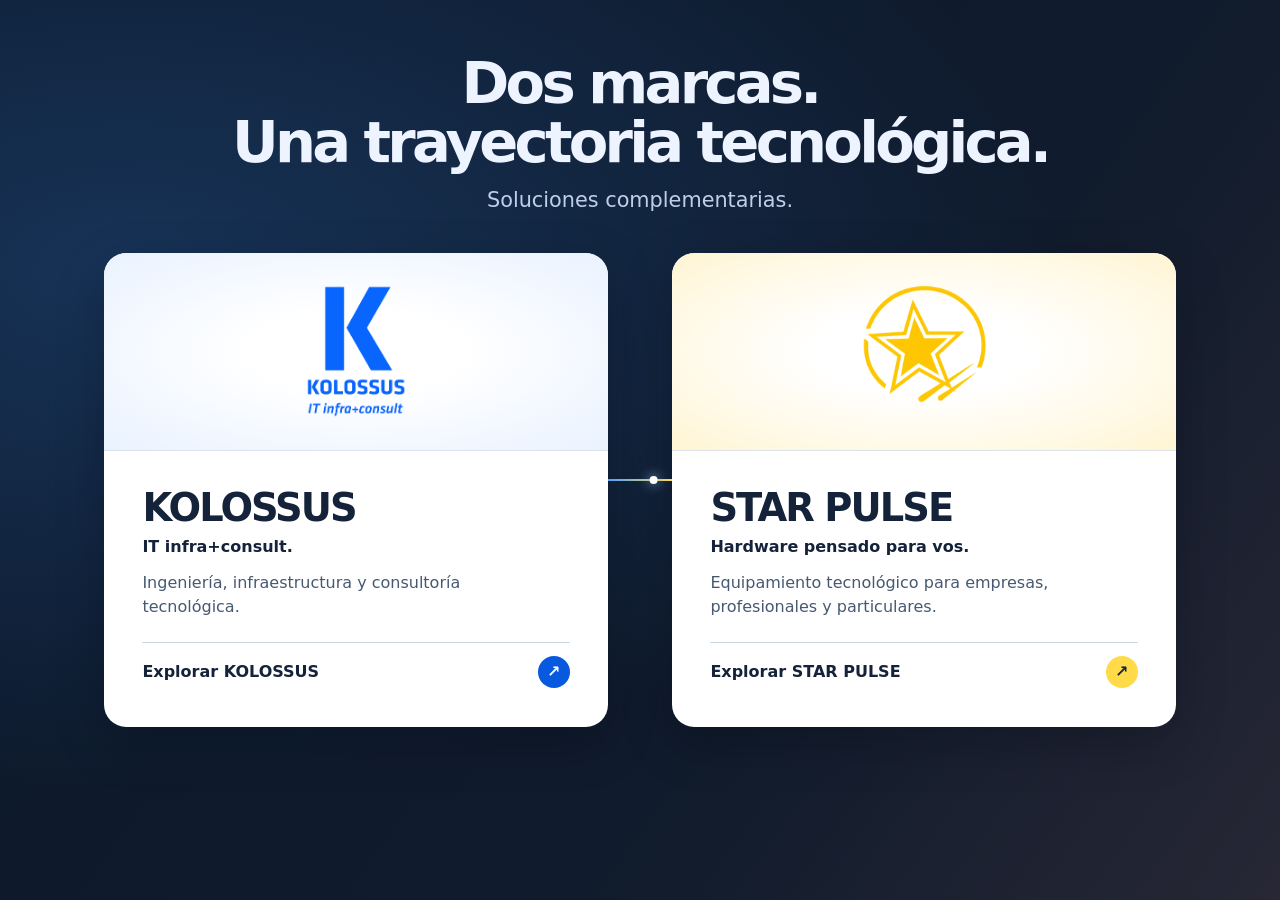
==== commit 97132eeb: "Entrada conjunta y arquitectura de marcas complementarias" ====
--- a/index.html
+++ b/index.html
@@ -2,125 +2,64 @@
 <html lang="es-AR">
 <head>
   <meta charset="utf-8">
-  <meta name="viewport" content="width=device-width, initial-scale=1">
-  <title>Star Pulse | Hardware y PCs a medida</title>
-  <meta name="description" content="Equipamiento corporativo, renovación de puestos y PCs a medida para particulares en San Francisco, Córdoba. Consultá con Star Pulse por WhatsApp.">
-  <meta property="og:title" content="Star Pulse | Hardware y PCs a medida">
-  <meta property="og:description" content="Equipamiento corporativo, renovación de puestos y PCs a medida para particulares en San Francisco, Córdoba. Consultá con Star Pulse por WhatsApp.">
+  <meta name="viewport" content="width=device-width,initial-scale=1">
+  <title>KOLOSSUS + STAR PULSE | Soluciones tecnológicas complementarias</title>
+  <meta name="description" content="Ingeniería, infraestructura y consultoría con KOLOSSUS. Equipamiento tecnológico para empresas, profesionales y particulares con STAR PULSE.">
+  <meta property="og:title" content="KOLOSSUS + STAR PULSE">
+  <meta property="og:description" content="Dos marcas. Una trayectoria tecnológica. Soluciones complementarias.">
   <meta property="og:type" content="website">
   <meta property="og:locale" content="es_AR">
   <meta name="twitter:card" content="summary">
-  <link rel="icon" type="image/png" sizes="64x64" href="assets/favicon.png">
-  <link rel="stylesheet" href="styles.css">
-  <link rel="stylesheet" href="experience.css">
-  <link rel="stylesheet" href="explore.css">
+  <link rel="stylesheet" href="entrada.css">
+  <script src="entrada.js" defer></script>
 </head>
-<body id="top">
-<a class="skip" href="#contenido">Saltar al contenido</a>
-<header class="header">
-  <div class="wrap bar">
-    <div class="brands" role="group" aria-label="Seleccionar marca">
-      <a href="index.html" aria-current="page"><img src="assets/logo.jpg" width="1241" height="462" alt="Star Pulse"></a>
-      <a href="kolossus/index.html"><img class="kolossus-mark" src="assets/kolossus-selector.webp" width="310" height="61" alt="Kolossus"></a>
+<body>
+  <a class="skip" href="#marcas">Saltar a las marcas</a>
+  <main>
+    <header><h1>Dos marcas.<br>Una trayectoria tecnológica.</h1><p>Soluciones complementarias.</p></header>
+    <div class="gateway" id="marcas">
+      <a class="portal kol" href="kolossus/index.html" aria-labelledby="kol-name kol-action">
+        <div class="identity"><img src="kolossus/logo.webp" width="450" height="600" alt="Logo oficial de KOLOSSUS"></div>
+        <div class="copy"><h2 id="kol-name">KOLOSSUS</h2><p class="signature">IT infra+consult.</p>
+          <p>Ingeniería, infraestructura y consultoría tecnológica.</p>
+          <span class="enter" id="kol-action">Explorar KOLOSSUS <b aria-hidden="true">↗</b></span></div>
+      </a>
+      <div class="connection" aria-hidden="true"><i></i></div>
+      <a class="portal star" href="starpulse/index.html" aria-labelledby="star-name star-action">
+        <div class="identity"><img src="assets/hero-logo.webp" width="900" height="600" alt="Logo oficial de Star Pulse"></div>
+        <div class="copy"><h2 id="star-name">STAR PULSE</h2><p class="signature">Hardware pensado para vos.</p>
+          <p>Equipamiento tecnológico para empresas, profesionales y particulares.</p>
+          <span class="enter" id="star-action">Explorar STAR PULSE <b aria-hidden="true">↗</b></span></div>
+      </a>
     </div>
-    <nav aria-label="Principal"><a class="nav-link" href="#productos">Productos</a><a class="nav-link" href="#servicios">Servicios</a><a class="nav-link" href="#quienes">Quiénes somos</a><a class="nav-link" href="#contacto">Contacto</a></nav>
-  </div>
-</header>
-<main id="contenido">
-  <section class="hero" id="starpulse"><div class="wrap split">
-    <div><h1>Hardware<br> pensado <em>para vos</em></h1>
-      <p>Equipamos puestos de trabajo y acompañamos la renovación informática de tu empresa. También armamos PCs para estudiar, trabajar, crear o jugar.</p>
-      <div class="actions"><a class="button" href="#orientador">Explorar soluciones</a><a class="more" id="waPC" href="https://wa.me/5493564661474?text=Hola%20Star%20Pulse%2C%20quiero%20armar%20una%20PC%20a%20medida.%20%C2%BFMe%20ayudan%20a%20elegir%20los%20componentes%3F">Armar mi PC <span aria-hidden="true">↗</span></a> <a class="more" href="#productos">Ver productos ↓</a></div>
-    </div>
-    <figure class="art"><img src="assets/hardware/workstation.webp" alt="Ilustración de una PC de alto rendimiento con gabinete de vidrio y luz azul." width="627" height="627" fetchpriority="high"></figure>
-  </div></section>
-  <section id="orientador" class="wrap block explore"><div class="explore-head"><h2>Seleccioná tu perfil</h2><a href="#productos">Ir al catálogo ↓</a></div>
-    <div class="profile-grid"><a class="profile-card" href="#perfil-empresa"><img src="assets/perfiles/empresa.webp" width="362" height="362" loading="lazy" alt=""><span><strong>Empresa</strong><small>Puestos de trabajo, renovación y cotizaciones según tu actividad.</small></span></a><a class="profile-card" href="#perfil-persona"><img src="assets/perfiles/persona.webp" width="362" height="362" loading="lazy" alt=""><span><strong>Persona</strong><small>Tecnología para estudiar, trabajar, crear y disfrutar.</small></span></a></div>
-    <p class="direct">¿Preferís conversar directamente? <a href="https://wa.me/5493564661474">WhatsApp</a> · <a href="mailto:starpulse.contacto@gmail.com">Correo</a></p><section class="activity-group" id="perfil-empresa" aria-label="Empresa"><h3>La actividad de tu organización</h3><div class="activity-grid"><a class="activity-card" href="#sol-administracion"><img src="assets/perfiles/administracion.webp" width="362" height="362" loading="lazy" alt=""><span>Administración</span></a>
-<a class="activity-card" href="#sol-comercio"><img src="assets/perfiles/comercio.webp" width="362" height="362" loading="lazy" alt=""><span>Comercio</span></a>
-<a class="activity-card" href="#sol-industria"><img src="assets/perfiles/industria.webp" width="362" height="362" loading="lazy" alt=""><span>Industria</span></a>
-<a class="activity-card" href="#sol-estudios"><img src="assets/perfiles/estudios.webp" width="362" height="362" loading="lazy" alt=""><span>Estudios profesionales</span></a>
-<a class="activity-card" href="#sol-instituciones"><img src="assets/perfiles/instituciones.webp" width="362" height="362" loading="lazy" alt=""><span>Instituciones y organizaciones</span></a>
-</div><article class="solution" id="sol-administracion" data-profile="Empresa" data-activity="Administración">
-      <h4>Administración</h4><p class="tasks">Planillas, facturación y videollamadas.</p><div class="alternatives">
-      <div><h5>Escritorio / CPU armada</h5><p>Para conciliar cuentas con varias ventanas abiertas, compará una CPU armada con uno o dos monitores.</p></div>
-      <div><h5>Notebook</h5><p>Si alternás oficina y reuniones, evaluá autonomía y conexión a una pantalla externa.</p></div></div>
-      <p><strong>Para complementar tu equipo.</strong> Monitor adicional, teclado numérico y cámara para reuniones.</p>
-    </article><article class="solution" id="sol-comercio" data-profile="Empresa" data-activity="Comercio">
-      <h4>Comercio</h4><p class="tasks">Caja, inventario y atención al público.</p><div class="alternatives">
-      <div><h5>Escritorio / CPU armada</h5><p>Un puesto fijo permite organizar el mostrador alrededor del programa de ventas y sus periféricos.</p></div>
-      <div><h5>Notebook</h5><p>Para recorrer el local o revisar inventario en depósito, considerá peso y conectividad.</p></div></div>
-      <p><strong>Para complementar tu equipo.</strong> Revisá puertos y compatibilidad de lectores, impresoras y adaptadores.</p>
-    </article><article class="solution" id="sol-industria" data-profile="Empresa" data-activity="Industria">
-      <h4>Industria</h4><p class="tasks">Planos, logística y tareas en planta.</p><div class="alternatives">
-      <div><h5>Escritorio / CPU armada</h5><p>Para analizar planos en un puesto técnico, verificá los requisitos del software y el espacio para monitores.</p></div>
-      <div><h5>Notebook</h5><p>Para moverte entre oficina y planta, evaluá autonomía y condiciones del entorno.</p></div></div>
-      <p><strong>Para complementar tu equipo.</strong> Compará pantallas de mayor tamaño y conexiones a los equipos de trabajo.</p>
-    </article><article class="solution" id="sol-estudios" data-profile="Empresa" data-activity="Estudios profesionales">
-      <h4>Estudios profesionales</h4><p class="tasks">Expedientes, proyectos y reuniones.</p><div class="alternatives">
-      <div><h5>Escritorio / CPU armada</h5><p>Para un archivo de proyectos o varias aplicaciones abiertas, compará memoria y almacenamiento ampliables.</p></div>
-      <div><h5>Notebook</h5><p>Si visitás clientes, priorizá peso y comodidad para presentar documentos.</p></div></div>
-      <p><strong>Para complementar tu equipo.</strong> Un monitor externo y accesorios de conexión ayudan a pasar del escritorio a la reunión.</p>
-    </article><article class="solution" id="sol-instituciones" data-profile="Empresa" data-activity="Instituciones y organizaciones">
-      <h4>Instituciones y organizaciones</h4><p class="tasks">Aulas, recepción y puestos compartidos.</p><div class="alternatives">
-      <div><h5>Escritorio / CPU armada</h5><p>Para puestos compartidos, conviene comparar equipos con periféricos fáciles de reemplazar.</p></div>
-      <div><h5>Notebook</h5><p>Para talleres o salas de uso flexible, evaluá transporte y recarga entre actividades.</p></div></div>
-      <p><strong>Para complementar tu equipo.</strong> Revisá conexiones a proyectores, monitores y accesorios para clases.</p>
-    </article></section><section class="activity-group" id="perfil-persona" aria-label="Persona"><h3>Lo que hacés con tu equipo</h3><div class="activity-grid"><a class="activity-card" href="#sol-hogar"><img src="assets/perfiles/hogar.webp" width="362" height="362" loading="lazy" alt=""><span>Hogar</span></a>
-<a class="activity-card" href="#sol-estudio"><img src="assets/perfiles/estudio.webp" width="362" height="362" loading="lazy" alt=""><span>Estudio</span></a>
-<a class="activity-card" href="#sol-gaming"><img src="assets/perfiles/gaming.webp" width="362" height="362" loading="lazy" alt=""><span>Gaming</span></a>
-<a class="activity-card" href="#sol-trabajo"><img src="assets/perfiles/trabajo.webp" width="362" height="362" loading="lazy" alt=""><span>Trabajo profesional</span></a>
-<a class="activity-card" href="#sol-creacion"><img src="assets/perfiles/creacion.webp" width="362" height="362" loading="lazy" alt=""><span>Creación de contenido</span></a>
-</div><article class="solution" id="sol-hogar" data-profile="Persona" data-activity="Hogar">
-      <h4>Hogar</h4><p class="tasks">Navegación, trámites y contenido multimedia.</p><div class="alternatives">
-      <div><h5>Escritorio / CPU armada</h5><p>Para un lugar compartido en casa, podés elegir por separado el monitor, el teclado y la CPU.</p></div>
-      <div><h5>Notebook</h5><p>Para usarla en distintas habitaciones, compará tamaño de pantalla y autonomía.</p></div></div>
-      <p><strong>Para complementar tu equipo.</strong> Una cámara, auriculares o parlantes pueden completar el equipo que ya tenés.</p>
-    </article><article class="solution" id="sol-estudio" data-profile="Persona" data-activity="Estudio">
-      <h4>Estudio</h4><p class="tasks">Apuntes, clases virtuales y trabajos prácticos.</p><div class="alternatives">
-      <div><h5>Escritorio / CPU armada</h5><p>Si estudiás en un puesto fijo, un monitor amplio facilita leer apuntes mientras escribís.</p></div>
-      <div><h5>Notebook</h5><p>Para llevar a cursar, compará peso, batería y requisitos de los programas de tu carrera.</p></div></div>
-      <p><strong>Para complementar tu equipo.</strong> Evaluá auriculares con micrófono, mouse y adaptadores para presentaciones.</p>
-    </article><article class="solution" id="sol-gaming" data-profile="Persona" data-activity="Gaming">
-      <h4>Gaming</h4><p class="tasks">Juegos, resolución y sesiones en línea.</p><div class="alternatives">
-      <div><h5>Escritorio / CPU armada</h5><p>Si jugás en un puesto fijo, compará una PC armada y la posibilidad de actualizar sus componentes.</p></div>
-      <div><h5>Notebook</h5><p>Para jugar en más de un lugar, revisá rendimiento conectado, refrigeración y peso.</p></div></div>
-      <p><strong>Para complementar tu equipo.</strong> Relacioná monitor, periféricos y componentes con tus juegos y la resolución buscada.</p>
-    </article><article class="solution" id="sol-trabajo" data-profile="Persona" data-activity="Trabajo profesional">
-      <h4>Trabajo profesional</h4><p class="tasks">Aplicaciones de trabajo, reuniones y movilidad.</p><div class="alternatives">
-      <div><h5>Escritorio / CPU armada</h5><p>Para jornadas en un mismo puesto, evaluá la comodidad de un monitor externo y la capacidad de ampliación.</p></div>
-      <div><h5>Notebook</h5><p>Si trabajás en tránsito, compará autonomía, teclado y compatibilidad con tus aplicaciones.</p></div></div>
-      <p><strong>Para complementar tu equipo.</strong> Una base, un monitor y periféricos permiten adaptar un mismo equipo a la oficina.</p>
-    </article><article class="solution" id="sol-creacion" data-profile="Persona" data-activity="Creación de contenido">
-      <h4>Creación de contenido</h4><p class="tasks">Edición de video, audio, fotografía o 3D.</p><div class="alternatives">
-      <div><h5>Escritorio / CPU armada</h5><p>Para proyectos largos, compará una CPU armada según el editor, la resolución y los archivos que manejás.</p></div>
-      <div><h5>Notebook</h5><p>Para editar en rodaje o en un estudio compartido, revisá pantalla, almacenamiento y conexiones.</p></div></div>
-      <p><strong>Para complementar tu equipo.</strong> Evaluá monitores para edición, almacenamiento y accesorios para transferir material.</p>
-    </article></section><details class="consult"><summary>Asesoramiento o cotización personalizada</summary>
-    <div class="compose"><div class="intents" hidden><button type="button" data-intent="asesoramiento">Asesoramiento</button><button type="button" data-intent="cotización">Cotización</button></div>
-    <label class="message" hidden>Tu mensaje (editable)<textarea rows="4" maxlength="1600"></textarea></label>
-    <label class="meet" hidden><input type="checkbox"> Solicitar una reunión</label>
-    <div class="send"><a class="button" id="explore-wa" href="https://wa.me/5493564661474">Continuar por WhatsApp ↗</a><a id="explore-email" href="mailto:starpulse.contacto@gmail.com">Preparar correo ↗</a></div></div></details>
-  </section>
-  <section id="productos" class="wrap block">
-    <div class="row"><h2>Categorías de productos</h2><a class="button" id="waProducto" href="https://wa.me/5493564661474?text=Hola%20Star%20Pulse%2C%20quiero%20consultar%20el%20precio%20y%20la%20disponibilidad%20de%20un%20producto.">Consultar producto <span aria-hidden="true">↗</span></a></div>
-    <div class="cards">
-      <article><img src="assets/hardware/componentes.webp" width="627" height="627" loading="lazy" alt=""><div class="category-copy"><h3>Componentes</h3><p>El núcleo de tu equipo.</p><details><summary aria-label="Explorar subcategorías de Componentes">Explorar subcategorías</summary><ul><li>Procesadores</li><li>Memorias</li><li>Almacenamiento</li></ul></details></div></article>
-      <article><img src="assets/hardware/perifericos.webp" width="627" height="627" loading="lazy" alt=""><div class="category-copy"><h3>Periféricos</h3><p>Lo que ves, tocás y escuchás.</p><details><summary aria-label="Explorar subcategorías de Periféricos">Explorar subcategorías</summary><ul><li>Teclados</li><li>Mouses</li><li>Monitores</li></ul></details></div></article>
-      <article><img src="assets/hardware/accesorios.webp" width="627" height="627" loading="lazy" alt=""><div class="category-copy"><h3>Accesorios</h3><p>Conexiones para tu espacio de trabajo.</p><details><summary aria-label="Explorar subcategorías de Accesorios">Explorar subcategorías</summary><ul><li>Cables</li><li>Adaptadores</li><li>Hubs</li></ul></details></div></article>
-    </div><p class="image-note">Imágenes ilustrativas de hardware.</p>
-  </section>
-  <section id="servicios" class="services"><div class="wrap block service-grid">
-    <div class="service-panel" id="armado"><img src="assets/hardware/componentes.webp" loading="lazy" alt="" width="627" height="627"><h2>Armado de PCs a medida</h2><p>Contanos para qué vas a usar la compu. Elegimos los componentes con vos y armamos el equipo en función de tus prioridades.</p><a href="https://wa.me/5493564661474?text=Hola%20Star%20Pulse%2C%20quiero%20armar%20una%20PC%20a%20medida.%20%C2%BFMe%20ayudan%20a%20elegir%20los%20componentes%3F">Consultar por un armado</a></div>
-    <div class="service-panel"><img src="assets/hardware/perifericos.webp" loading="lazy" alt="" width="627" height="627"><h2>Asesoramiento personalizado</h2><p>Si tenés dudas entre dos opciones o querés actualizar tu PC, te ayudamos a decidir dónde conviene invertir.</p><a class="button" id="waAsesor" href="https://wa.me/5493564661474?text=Hola%20Star%20Pulse%2C%20necesito%20asesoramiento%20para%20elegir%20un%20equipo%20seg%C3%BAn%20mi%20uso%20y%20presupuesto.">Necesito asesoramiento <span aria-hidden="true">↗</span></a></div>
-  </div></section>
-  <section id="quienes" class="wrap block service-grid"><div><h2>Quiénes somos</h2><p>Somos Star Pulse, un equipo de San Francisco, Córdoba, especializado en la venta de hardware y el armado de PCs a medida. Ponemos el conocimiento técnico al servicio de una decisión personal: qué equipo te conviene para lo que querés hacer.</p></div>
-    <div><h3>Por qué elegir Star Pulse</h3><ul><li>Te orientamos según el uso que le das a tu PC.</li><li>Elegimos componentes teniendo en cuenta tu presupuesto.</li><li>Podés consultarnos directamente por WhatsApp.</li></ul></div>
-  </section>
-  <section id="contacto"><div class="wrap block row"><div><h2>Hablemos por WhatsApp</h2><p><strong>San Francisco, Córdoba</strong><br>Lunes a viernes de 9 a 18 h</p></div><a class="button" id="waBottom" href="https://wa.me/5493564661474?text=Hola%20Star%20Pulse%20%F0%9F%91%8B%0AQuisiera%20hacer%20una%20consulta%20por%20WhatsApp.%20Gracias!">Escribinos por WhatsApp <span aria-hidden="true">↗</span></a><a href="mailto:starpulse.contacto@gmail.com">Escribinos por correo</a></div></section>
-</main>
-<footer><div class="wrap row"><strong>© <span id="year"></span> Star Pulse</strong><div class="footer-links" role="group" aria-label="Accesos rápidos"><a href="#productos">Productos</a><a href="#servicios">Servicios</a><a href="#contacto">Contacto</a><a href="#top">Volver al inicio ↑</a></div></div></footer>
-<script src="app.js"></script>
-<script src="motion.js"></script>
-<script src="explore.js"></script>
-</body></html>
+    <a class="legacy" id="top" href="starpulse/index.html#top">Continuar a esta sección de Star Pulse →</a>
+    <a class="legacy" id="contenido" href="starpulse/index.html#contenido">Continuar a esta sección de Star Pulse →</a>
+    <a class="legacy" id="starpulse" href="starpulse/index.html#starpulse">Continuar a esta sección de Star Pulse →</a>
+    <a class="legacy" id="waPC" href="starpulse/index.html#waPC">Continuar a esta sección de Star Pulse →</a>
+    <a class="legacy" id="orientador" href="starpulse/index.html#orientador">Continuar a esta sección de Star Pulse →</a>
+    <a class="legacy" id="perfil-empresa" href="starpulse/index.html#perfil-empresa">Continuar a esta sección de Star Pulse →</a>
+    <a class="legacy" id="sol-administracion" href="starpulse/index.html#sol-administracion">Continuar a esta sección de Star Pulse →</a>
+    <a class="legacy" id="sol-comercio" href="starpulse/index.html#sol-comercio">Continuar a esta sección de Star Pulse →</a>
+    <a class="legacy" id="sol-industria" href="starpulse/index.html#sol-industria">Continuar a esta sección de Star Pulse →</a>
+    <a class="legacy" id="sol-estudios" href="starpulse/index.html#sol-estudios">Continuar a esta sección de Star Pulse →</a>
+    <a class="legacy" id="sol-instituciones" href="starpulse/index.html#sol-instituciones">Continuar a esta sección de Star Pulse →</a>
+    <a class="legacy" id="perfil-persona" href="starpulse/index.html#perfil-persona">Continuar a esta sección de Star Pulse →</a>
+    <a class="legacy" id="sol-hogar" href="starpulse/index.html#sol-hogar">Continuar a esta sección de Star Pulse →</a>
+    <a class="legacy" id="sol-estudio" href="starpulse/index.html#sol-estudio">Continuar a esta sección de Star Pulse →</a>
+    <a class="legacy" id="sol-gaming" href="starpulse/index.html#sol-gaming">Continuar a esta sección de Star Pulse →</a>
+    <a class="legacy" id="sol-trabajo" href="starpulse/index.html#sol-trabajo">Continuar a esta sección de Star Pulse →</a>
+    <a class="legacy" id="sol-creacion" href="starpulse/index.html#sol-creacion">Continuar a esta sección de Star Pulse →</a>
+    <a class="legacy" id="explore-wa" href="starpulse/index.html#explore-wa">Continuar a esta sección de Star Pulse →</a>
+    <a class="legacy" id="explore-email" href="starpulse/index.html#explore-email">Continuar a esta sección de Star Pulse →</a>
+    <a class="legacy" id="productos" href="starpulse/index.html#productos">Continuar a esta sección de Star Pulse →</a>
+    <a class="legacy" id="waProducto" href="starpulse/index.html#waProducto">Continuar a esta sección de Star Pulse →</a>
+    <a class="legacy" id="servicios" href="starpulse/index.html#servicios">Continuar a esta sección de Star Pulse →</a>
+    <a class="legacy" id="armado" href="starpulse/index.html#armado">Continuar a esta sección de Star Pulse →</a>
+    <a class="legacy" id="waAsesor" href="starpulse/index.html#waAsesor">Continuar a esta sección de Star Pulse →</a>
+    <a class="legacy" id="quienes" href="starpulse/index.html#quienes">Continuar a esta sección de Star Pulse →</a>
+    <a class="legacy" id="contacto" href="starpulse/index.html#contacto">Continuar a esta sección de Star Pulse →</a>
+    <a class="legacy" id="waBottom" href="starpulse/index.html#waBottom">Continuar a esta sección de Star Pulse →</a>
+    <a class="legacy" id="year" href="starpulse/index.html#year">Continuar a esta sección de Star Pulse →</a>
+  </main>
+</body>
+</html>
--- a/entrada.css
+++ b/entrada.css
@@ -0,0 +1,42 @@
+:root { font:100%/1.5 "Segoe UI",system-ui,sans-serif; color:#edf3ff; background:#0d192e; }
+* { box-sizing:border-box; }
+body { margin:0; min-height:100vh; background:radial-gradient(ellipse at 10% 30%,#173357 0,transparent 58%),linear-gradient(125deg,#0c192c,#101b2c 64%,#272735); }
+main { width:min(67rem,90%); margin:auto; padding:clamp(2.5rem,6vh,5rem) 0; }
+header { text-align:center; margin-bottom:clamp(1.6rem,4vh,3rem); }
+h1,h2,p { margin:0; }
+h1 { font-size:clamp(2.15rem,4.5vw,4.6rem); font-weight:650; line-height:1.03; letter-spacing:-.065em; }
+header p { color:#bed0e8; margin-top:.8rem; font-size:clamp(1rem,2vw,1.3rem); }
+.gateway { position:relative; display:grid; grid-template-columns:1fr 1fr; gap:clamp(2rem,5vw,4rem); }
+.portal { display:flex; flex-direction:column; text-decoration:none; border-radius:1.4rem; overflow:hidden; color:#14223a; background:#fff; box-shadow:0 1rem 3rem #02081140; }
+.identity { display:grid; place-items:center; height:clamp(9rem,22vh,13rem); border-bottom:1px solid #dce3ec; background:radial-gradient(ellipse at center,#fff 30%,#e9f2ff); }
+.star .identity { background:radial-gradient(ellipse at center,#fff 30%,#fff5d4); }
+.identity img { width:auto; max-width:80%; height:76%; object-fit:contain; mix-blend-mode:multiply; }
+.star .identity img { height:95%; }
+.copy { flex:1; display:flex; flex-direction:column; padding:clamp(1.25rem,3vw,2.5rem); }
+h2 { font-size:clamp(1.75rem,3vw,2.8rem); line-height:1; letter-spacing:-.05em; }
+.signature { font-weight:650; margin:.45rem 0 .8rem; }
+.copy>p:not(.signature) { color:#465971; max-width:34ch; }
+.enter { display:flex; justify-content:space-between; align-items:center; border-top:1px solid #ccd6e2; padding-top:.85rem; margin-top:auto; font-weight:700; }
+.copy>p:last-of-type { margin-bottom:1.4rem; }
+.enter b { display:grid; place-items:center; width:2rem; height:2rem; background:#0759df; color:white; border-radius:50%; }
+.star .enter b { background:#ffda49; color:#172640; }
+.connection { position:absolute; left:50%; top:48%; transform:translate(-50%,-50%); width:clamp(2rem,5vw,4rem); height:2px; background:linear-gradient(90deg,#54a1ff,#ffda49); }
+.connection i { display:block; position:absolute; top:-3px; left:45%; width:8px; height:8px; border-radius:50%; background:white; box-shadow:0 0 12px #a1cfff; }
+.skip,.legacy { display:none; }
+.skip { display:block; position:absolute; top:-6rem; }
+.skip:focus,.legacy:target { display:block; position:relative; top:0; width:fit-content; margin:1rem auto; padding:.7rem; background:white; color:#103872; }
+a:focus-visible { outline:4px solid #ffda49; outline-offset:4px; }
+@media(max-width:40rem) { .gateway { grid-template-columns:1fr; gap:2rem; } header { text-align:left; } .portal { display:grid; grid-template-columns:minmax(5.7rem,30%) 1fr; } .identity { height:100%; border:0; } .identity img,.star .identity img { width:86%; height:auto; max-width:95%; } .copy { padding:1.2rem; } .connection { left:50%; top:auto; align-self:center; grid-row:2; position:relative; width:2px; height:2rem; margin-block:-2rem; transform:none; background:linear-gradient(#54a1ff,#ffda49); } .gateway { row-gap:1rem; } .connection i { top:45%; left:-3px; } }
+@media(prefers-reduced-motion:no-preference) {
+  .portal { transition:transform .22s,box-shadow .22s; }
+  @media(hover:hover) { .portal:hover { transform:translateY(-3px); box-shadow:0 1.3rem 3.2rem #02081166; } }
+}
+
+@media (prefers-reduced-motion:reduce) { ::view-transition-group(*),::view-transition-old(*),::view-transition-new(*) { animation:none; } }
+.identity { grid-template: minmax(0,1fr) / minmax(0,1fr); overflow:hidden; }
+.identity img { height:clamp(6.3rem,15vh,8.8rem); max-width:90%; }
+.star .identity img { height:clamp(10rem,24vh,14rem); }
+@media(max-width:40rem) {
+  .identity img { width:76%; max-height:9rem; height:auto; }
+  .star .identity img { width:165%; max-width:none; height:auto; }
+}
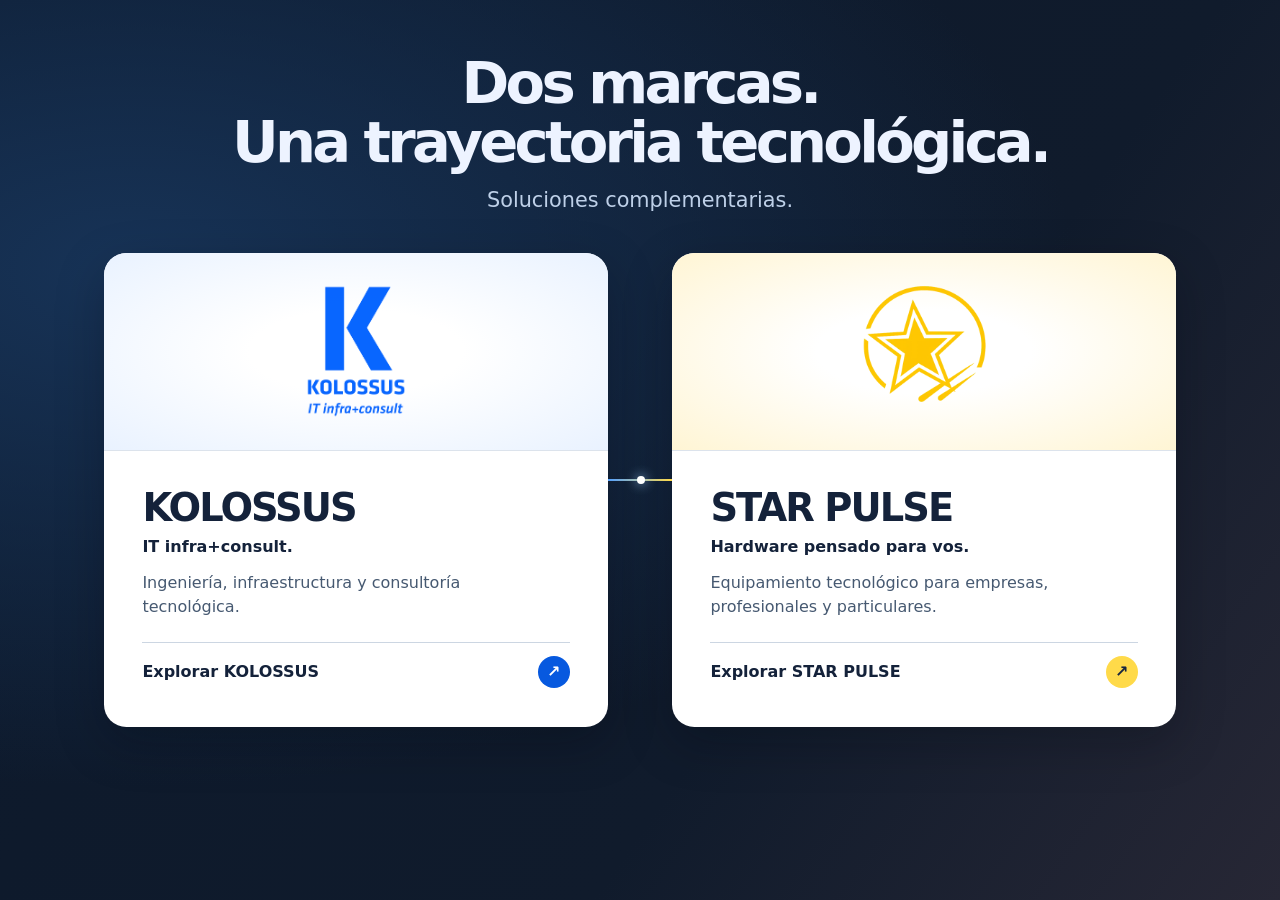
==== commit 567be2ce: "Optimización SEO, seguridad y rendimiento de ambas marcas" ====
--- a/index.html
+++ b/index.html
@@ -5,13 +5,34 @@
   <meta name="viewport" content="width=device-width,initial-scale=1">
   <title>KOLOSSUS + STAR PULSE | Soluciones tecnológicas complementarias</title>
   <meta name="description" content="Ingeniería, infraestructura y consultoría con KOLOSSUS. Equipamiento tecnológico para empresas, profesionales y particulares con STAR PULSE.">
-  <meta property="og:title" content="KOLOSSUS + STAR PULSE">
-  <meta property="og:description" content="Dos marcas. Una trayectoria tecnológica. Soluciones complementarias.">
+  <meta property="og:title" content="KOLOSSUS + STAR PULSE | Soluciones tecnológicas complementarias">
+  <meta property="og:description" content="Ingeniería, infraestructura y consultoría con KOLOSSUS. Equipamiento tecnológico para empresas, profesionales y particulares con STAR PULSE.">
   <meta property="og:type" content="website">
   <meta property="og:locale" content="es_AR">
   <meta name="twitter:card" content="summary">
   <link rel="stylesheet" href="entrada.css">
   <script src="entrada.js" defer></script>
+  <meta name="robots" content="noindex, follow">
+  <meta name="twitter:title" content="KOLOSSUS + STAR PULSE | Soluciones tecnológicas complementarias">
+  <meta name="twitter:description" content="Ingeniería, infraestructura y consultoría con KOLOSSUS. Equipamiento tecnológico para empresas, profesionales y particulares con STAR PULSE.">
+  <link rel="icon" type="image/png" sizes="64x64" href="assets/favicon.png">
+  <script type="application/ld+json">{
+  "@context": "https://schema.org",
+  "@type": "WebPage",
+  "name": "KOLOSSUS + STAR PULSE | Soluciones tecnológicas complementarias",
+  "description": "Ingeniería, infraestructura y consultoría con KOLOSSUS. Equipamiento tecnológico para empresas, profesionales y particulares con STAR PULSE.",
+  "inLanguage": "es-AR",
+  "about": [
+    {
+      "@type": "Brand",
+      "name": "KOLOSSUS"
+    },
+    {
+      "@type": "Brand",
+      "name": "Star Pulse"
+    }
+  ]
+}</script>
 </head>
 <body>
   <a class="skip" href="#marcas">Saltar a las marcas</a>
--- a/entrada.css
+++ b/entrada.css
@@ -40,3 +40,18 @@
   .identity img { width:76%; max-height:9rem; height:auto; }
   .star .identity img { width:165%; max-width:none; height:auto; }
 }
+
+@media (max-width:40rem) { main { padding-block:clamp(1.5rem,4vh,2.5rem); } .portal .copy { padding:1rem; } }
+
+@media (prefers-reduced-motion:no-preference) {
+  .gateway { animation:gateway-entry .5s ease-out; }
+  .connection i { animation:connection-x 1.3s ease-in-out 2 alternate; }
+  @media (max-width:40rem) { .connection i { animation-name:connection-y; } }
+}
+@keyframes gateway-entry { from { opacity:.87; transform:translateY(10px); } }
+@keyframes connection-x { from { transform:translateX(-16px); } to { transform:translateX(16px); } }
+@keyframes connection-y { from { transform:translateY(-10px); } to { transform:translateY(10px); } }
+
+.error-home { margin-top:1.5rem; text-align:center; }
+.error-home a { color:inherit; }
+body:has(.error-home) .portal { display:flex; }
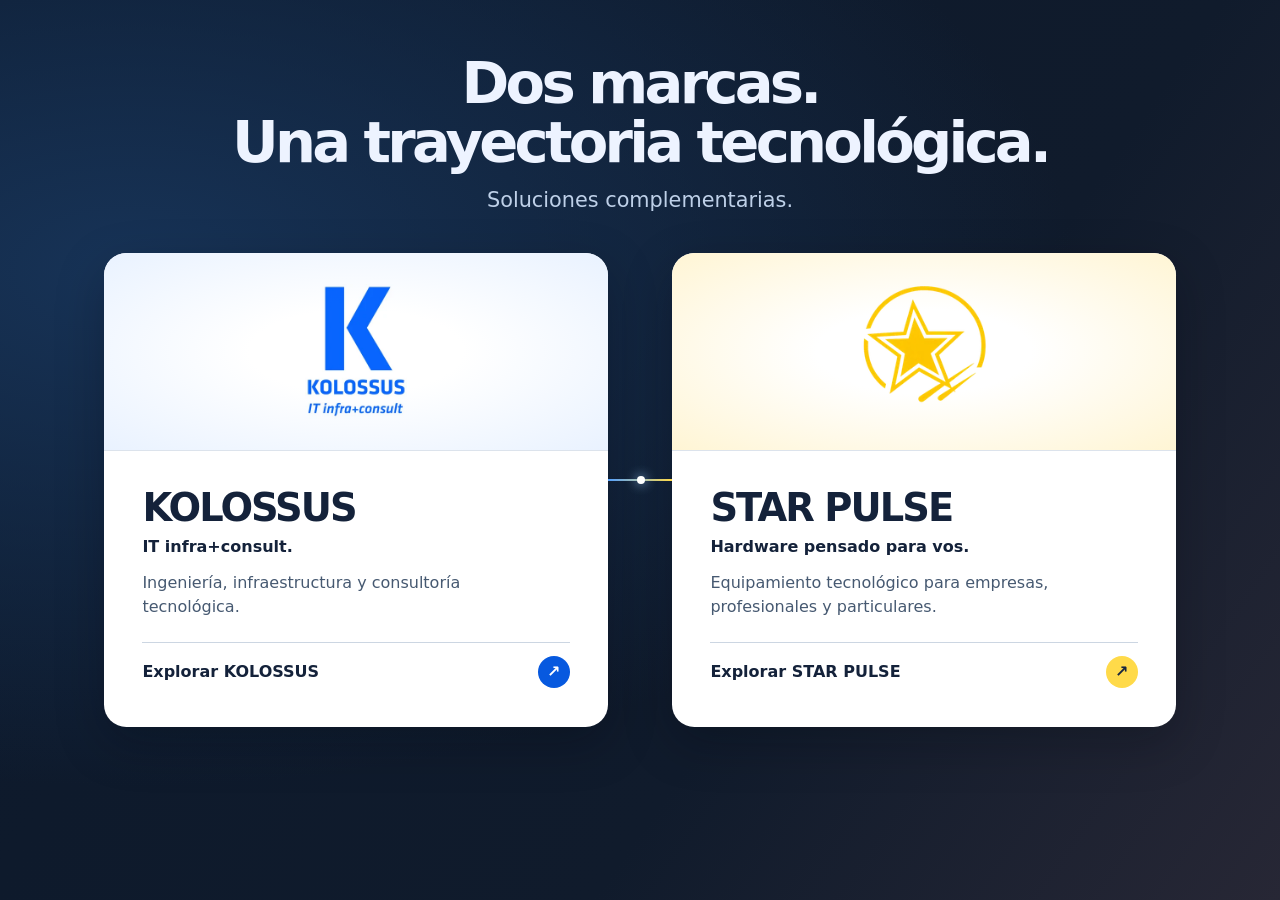
==== commit 1318edfa: "Ajustes finales de accesibilidad y optimización de imágenes" ====
--- a/index.html
+++ b/index.html
@@ -39,15 +39,15 @@
   <main>
     <header><h1>Dos marcas.<br>Una trayectoria tecnológica.</h1><p>Soluciones complementarias.</p></header>
     <div class="gateway" id="marcas">
-      <a class="portal kol" href="kolossus/index.html" aria-labelledby="kol-name kol-action">
-        <div class="identity"><img src="kolossus/logo.webp" width="450" height="600" alt="Logo oficial de KOLOSSUS"></div>
+      <a class="portal kol" href="kolossus/index.html">
+        <div class="identity"><img src="kolossus/logo.webp" srcset="kolossus/logo-240.webp 240w, kolossus/logo.webp 450w" sizes="(max-width: 40rem) 21vw, 6.6rem" width="450" height="600" alt=""></div>
         <div class="copy"><h2 id="kol-name">KOLOSSUS</h2><p class="signature">IT infra+consult.</p>
           <p>Ingeniería, infraestructura y consultoría tecnológica.</p>
           <span class="enter" id="kol-action">Explorar KOLOSSUS <b aria-hidden="true">↗</b></span></div>
       </a>
       <div class="connection" aria-hidden="true"><i></i></div>
-      <a class="portal star" href="starpulse/index.html" aria-labelledby="star-name star-action">
-        <div class="identity"><img src="assets/hero-logo.webp" width="900" height="600" alt="Logo oficial de Star Pulse"></div>
+      <a class="portal star" href="starpulse/index.html">
+        <div class="identity"><img src="assets/hero-logo.webp" srcset="assets/hero-logo-384.webp 384w, assets/hero-logo.webp 900w" sizes="(max-width: 40rem) 45vw, 21rem" width="900" height="600" alt=""></div>
         <div class="copy"><h2 id="star-name">STAR PULSE</h2><p class="signature">Hardware pensado para vos.</p>
           <p>Equipamiento tecnológico para empresas, profesionales y particulares.</p>
           <span class="enter" id="star-action">Explorar STAR PULSE <b aria-hidden="true">↗</b></span></div>
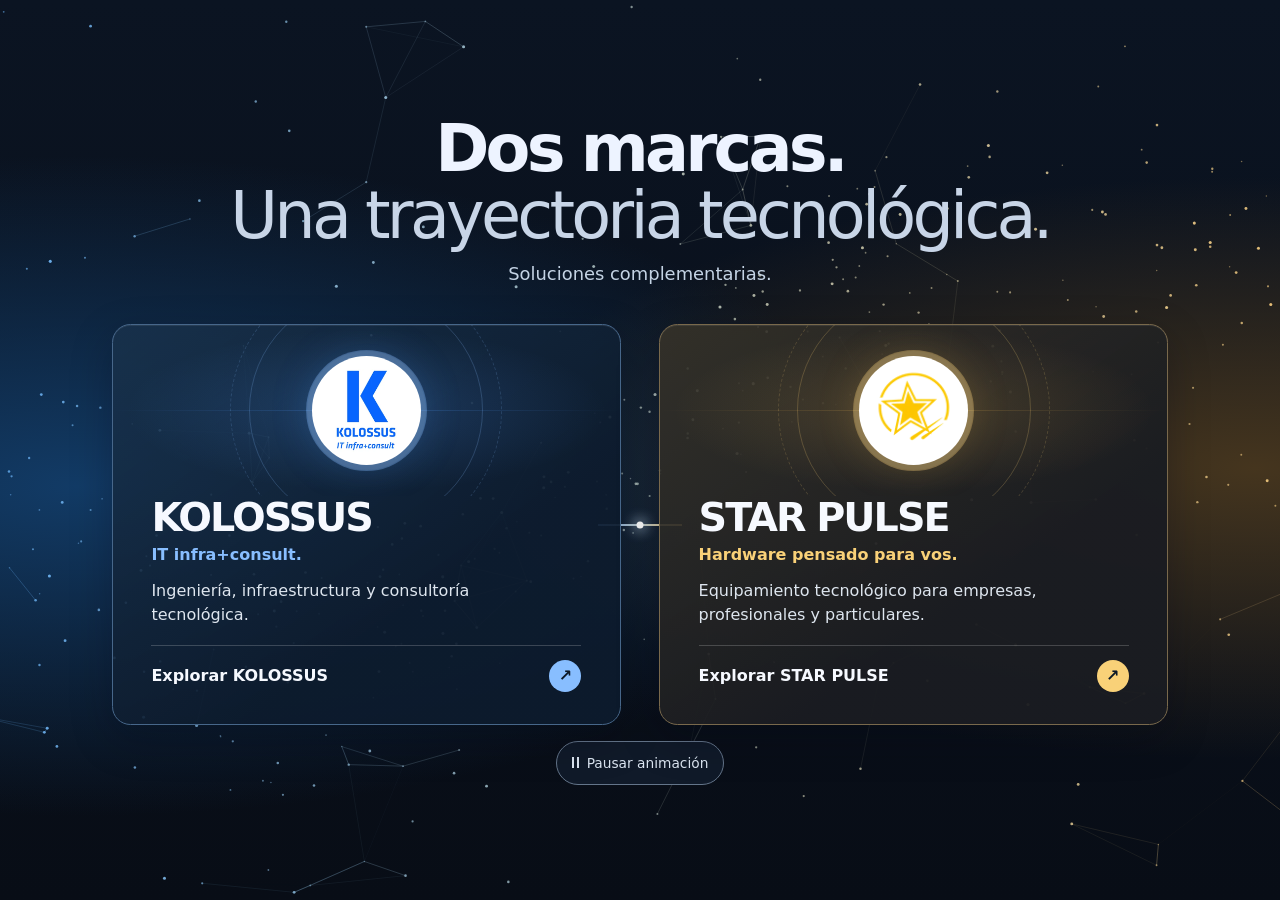
==== commit f8bbf015: "Actualización institucional de KOLOSSUS y renovación visual del Home" ====
--- a/index.html
+++ b/index.html
@@ -34,25 +34,27 @@
   ]
 }</script>
 </head>
-<body>
+<body class="home">
+<canvas class="field" aria-hidden="true"></canvas>
   <a class="skip" href="#marcas">Saltar a las marcas</a>
   <main>
-    <header><h1>Dos marcas.<br>Una trayectoria tecnológica.</h1><p>Soluciones complementarias.</p></header>
+    <header><h1>Dos marcas.<br><span>Una trayectoria tecnológica.</span></h1><p>Soluciones complementarias.</p></header>
     <div class="gateway" id="marcas">
       <a class="portal kol" href="kolossus/index.html">
-        <div class="identity"><img src="kolossus/logo.webp" srcset="kolossus/logo-240.webp 240w, kolossus/logo.webp 450w" sizes="(max-width: 40rem) 21vw, 6.6rem" width="450" height="600" alt=""></div>
+        <div class="identity"><span class="mark"><img src="kolossus/logo.webp" srcset="kolossus/logo-240.webp 240w, kolossus/logo.webp 450w" sizes="(max-width: 40rem) 21vw, 6.6rem" width="450" height="600" alt=""></span></div>
         <div class="copy"><h2 id="kol-name">KOLOSSUS</h2><p class="signature">IT infra+consult.</p>
           <p>Ingeniería, infraestructura y consultoría tecnológica.</p>
           <span class="enter" id="kol-action">Explorar KOLOSSUS <b aria-hidden="true">↗</b></span></div>
       </a>
       <div class="connection" aria-hidden="true"><i></i></div>
       <a class="portal star" href="starpulse/index.html">
-        <div class="identity"><img src="assets/hero-logo.webp" srcset="assets/hero-logo-384.webp 384w, assets/hero-logo.webp 900w" sizes="(max-width: 40rem) 45vw, 21rem" width="900" height="600" alt=""></div>
+        <div class="identity"><span class="mark"><img src="assets/hero-logo.webp" srcset="assets/hero-logo-384.webp 384w, assets/hero-logo.webp 900w" sizes="(max-width: 40rem) 45vw, 21rem" width="900" height="600" alt=""></span></div>
         <div class="copy"><h2 id="star-name">STAR PULSE</h2><p class="signature">Hardware pensado para vos.</p>
           <p>Equipamiento tecnológico para empresas, profesionales y particulares.</p>
           <span class="enter" id="star-action">Explorar STAR PULSE <b aria-hidden="true">↗</b></span></div>
       </a>
     </div>
+    <div class="controls" hidden><button type="button">Pausar animación</button></div>
     <a class="legacy" id="top" href="starpulse/index.html#top">Continuar a esta sección de Star Pulse →</a>
     <a class="legacy" id="contenido" href="starpulse/index.html#contenido">Continuar a esta sección de Star Pulse →</a>
     <a class="legacy" id="starpulse" href="starpulse/index.html#starpulse">Continuar a esta sección de Star Pulse →</a>
--- a/entrada.css
+++ b/entrada.css
@@ -6,52 +6,74 @@
 h1,h2,p { margin:0; }
 h1 { font-size:clamp(2.15rem,4.5vw,4.6rem); font-weight:650; line-height:1.03; letter-spacing:-.065em; }
 header p { color:#bed0e8; margin-top:.8rem; font-size:clamp(1rem,2vw,1.3rem); }
-.gateway { position:relative; display:grid; grid-template-columns:1fr 1fr; gap:clamp(2rem,5vw,4rem); }
-.portal { display:flex; flex-direction:column; text-decoration:none; border-radius:1.4rem; overflow:hidden; color:#14223a; background:#fff; box-shadow:0 1rem 3rem #02081140; }
-.identity { display:grid; place-items:center; height:clamp(9rem,22vh,13rem); border-bottom:1px solid #dce3ec; background:radial-gradient(ellipse at center,#fff 30%,#e9f2ff); }
-.star .identity { background:radial-gradient(ellipse at center,#fff 30%,#fff5d4); }
-.identity img { width:auto; max-width:80%; height:76%; object-fit:contain; mix-blend-mode:multiply; }
-.star .identity img { height:95%; }
+.gateway { display:grid; grid-template-columns:repeat(2,minmax(0,1fr)); gap:clamp(1rem,3vw,2.75rem); }
+.portal { display:flex; flex-direction:column; text-decoration:none; border-radius:1.4rem; color:#14223a; background:#fff; }
 .copy { flex:1; display:flex; flex-direction:column; padding:clamp(1.25rem,3vw,2.5rem); }
-h2 { font-size:clamp(1.75rem,3vw,2.8rem); line-height:1; letter-spacing:-.05em; }
-.signature { font-weight:650; margin:.45rem 0 .8rem; }
-.copy>p:not(.signature) { color:#465971; max-width:34ch; }
-.enter { display:flex; justify-content:space-between; align-items:center; border-top:1px solid #ccd6e2; padding-top:.85rem; margin-top:auto; font-weight:700; }
-.copy>p:last-of-type { margin-bottom:1.4rem; }
-.enter b { display:grid; place-items:center; width:2rem; height:2rem; background:#0759df; color:white; border-radius:50%; }
-.star .enter b { background:#ffda49; color:#172640; }
-.connection { position:absolute; left:50%; top:48%; transform:translate(-50%,-50%); width:clamp(2rem,5vw,4rem); height:2px; background:linear-gradient(90deg,#54a1ff,#ffda49); }
-.connection i { display:block; position:absolute; top:-3px; left:45%; width:8px; height:8px; border-radius:50%; background:white; box-shadow:0 0 12px #a1cfff; }
 .skip,.legacy { display:none; }
 .skip { display:block; position:absolute; top:-6rem; }
-.skip:focus,.legacy:target { display:block; position:relative; top:0; width:fit-content; margin:1rem auto; padding:.7rem; background:white; color:#103872; }
-a:focus-visible { outline:4px solid #ffda49; outline-offset:4px; }
-@media(max-width:40rem) { .gateway { grid-template-columns:1fr; gap:2rem; } header { text-align:left; } .portal { display:grid; grid-template-columns:minmax(5.7rem,30%) 1fr; } .identity { height:100%; border:0; } .identity img,.star .identity img { width:86%; height:auto; max-width:95%; } .copy { padding:1.2rem; } .connection { left:50%; top:auto; align-self:center; grid-row:2; position:relative; width:2px; height:2rem; margin-block:-2rem; transform:none; background:linear-gradient(#54a1ff,#ffda49); } .gateway { row-gap:1rem; } .connection i { top:45%; left:-3px; } }
-@media(prefers-reduced-motion:no-preference) {
-  .portal { transition:transform .22s,box-shadow .22s; }
-  @media(hover:hover) { .portal:hover { transform:translateY(-3px); box-shadow:0 1.3rem 3.2rem #02081166; } }
-}
-
-@media (prefers-reduced-motion:reduce) { ::view-transition-group(*),::view-transition-old(*),::view-transition-new(*) { animation:none; } }
-.identity { grid-template: minmax(0,1fr) / minmax(0,1fr); overflow:hidden; }
-.identity img { height:clamp(6.3rem,15vh,8.8rem); max-width:90%; }
-.star .identity img { height:clamp(10rem,24vh,14rem); }
-@media(max-width:40rem) {
-  .identity img { width:76%; max-height:9rem; height:auto; }
-  .star .identity img { width:165%; max-width:none; height:auto; }
-}
-
-@media (max-width:40rem) { main { padding-block:clamp(1.5rem,4vh,2.5rem); } .portal .copy { padding:1rem; } }
-
-@media (prefers-reduced-motion:no-preference) {
-  .gateway { animation:gateway-entry .5s ease-out; }
-  .connection i { animation:connection-x 1.3s ease-in-out 2 alternate; }
-  @media (max-width:40rem) { .connection i { animation-name:connection-y; } }
-}
-@keyframes gateway-entry { from { opacity:.87; transform:translateY(10px); } }
-@keyframes connection-x { from { transform:translateX(-16px); } to { transform:translateX(16px); } }
-@keyframes connection-y { from { transform:translateY(-10px); } to { transform:translateY(10px); } }
-
+.skip:focus,.legacy:target { display:block; position:relative; top:0; width:fit-content; margin:1rem auto; padding:.7rem; background:white; color:#103872; z-index:2; }
+:focus-visible { outline:3px solid #fff; outline-offset:4px; box-shadow:0 0 0 6px #12549a; }
 .error-home { margin-top:1.5rem; text-align:center; }
 .error-home a { color:inherit; }
-body:has(.error-home) .portal { display:flex; }
+
+.home { position:relative; isolation:isolate; display:grid; align-content:center; min-height:100svh; background:#080e19; }
+.home::before,.field { position:fixed; inset:0; width:100%; height:100%; z-index:-1; pointer-events:none; }
+.field:not(.ready) {
+  background-image:radial-gradient(circle at 17px 29px,#9ebfe5 0 1px,transparent 1.5px),radial-gradient(circle at 75px 40px,#d2c8a4 0 .8px,transparent 1.3px);
+  background-size:139px 107px,179px 131px;
+  opacity:.55;
+}
+.home::before { content:""; background:radial-gradient(ellipse at 6% 54%,#123b66 0,transparent 48%),radial-gradient(ellipse at 98% 52%,#45351e 0,transparent 44%),linear-gradient(#0b1422,#080d16); }
+.home main { width:min(66rem,90%); padding:clamp(2rem,6vh,5rem) 0; }
+.home header { margin:0 auto clamp(1.8rem,4vh,3rem); }
+.home h1 { font-size:clamp(2.3rem,5.1vw,4.8rem); line-height:1.02; letter-spacing:-.058em; text-wrap:balance; }
+.home h1 span { color:#c8d5e7; font-weight:450; }
+.home header p { color:#c4d3e4; font-size:clamp(1rem,1.4vw,1.25rem); }
+.home .gateway { position:relative; }
+.home .portal { --accent:#88beff; --tone:#509afd; position:relative; border:1px solid #47678a; color:#f6f9ff; border-radius:1.15rem; background:linear-gradient(145deg,#1a334dcc,#0d1b2ded 65%); box-shadow:inset 0 1px #ffffff14,0 14px 40px #01061240; }
+.home .star { --accent:#f9d178; --tone:#d5a44c; border-color:#79694c; background:linear-gradient(145deg,#373329df,#1a1c21f5 65%); }
+.identity { display:grid; place-items:center; position:relative; isolation:isolate; overflow:hidden; height:clamp(9rem,19vh,12rem); border-radius:1.1rem 1.1rem 0 0; background:radial-gradient(ellipse at center,color-mix(in srgb,var(--tone) 19%,transparent),transparent 67%); }
+.identity::before,.identity::after { content:""; position:absolute; z-index:-1; }
+.identity::before { width:14.5rem; aspect-ratio:1; border:1px solid color-mix(in srgb,var(--accent) 21%,transparent); border-radius:50%; outline:1px dashed color-mix(in srgb,var(--accent) 18%,transparent); outline-offset:1.15rem; }
+.identity::after { inset:0; background:linear-gradient(90deg,transparent,var(--tone),transparent) center / 100% 1px no-repeat; opacity:.23; }
+.mark { display:grid; grid-template: minmax(0,1fr) / minmax(0,1fr); place-items:center; width:6.8rem; height:6.8rem; border-radius:50%; background:#fff; box-shadow:0 0 0 5px #ffffff0d,0 0 0 6px color-mix(in srgb,var(--accent) 35%,transparent),0 0 40px color-mix(in srgb,var(--tone) 25%,transparent); overflow:hidden; }
+.mark img { display:block; width:auto; height:76%; }
+.star .mark img { height:auto; width:172%; max-width:none; }
+.home .copy { padding:0 clamp(1.3rem,3vw,2.5rem) clamp(1.2rem,2.5vw,2rem); }
+.home h2 { line-height:1.08; font-size:clamp(1.75rem,3.1vw,2.8rem); letter-spacing:-.05em; }
+.signature { color:var(--accent); font-size:1rem; font-weight:600; margin:.25rem 0 .75rem; }
+.copy p:last-of-type { color:#deE6ef; max-width:37ch; margin-bottom:1.15rem; }
+.enter { display:flex; align-items:center; justify-content:space-between; gap:.5rem; margin-top:auto; padding-top:.85rem; border-top:1px solid #ffffff30; font-weight:650; }
+.enter b { border-radius:50%; background:var(--accent); color:#0b1827; width:2rem; height:2rem; display:grid; place-items:center; }
+.connection { position:absolute; z-index:-1; left:46%; width:8%; top:50%; height:2px; background:linear-gradient(90deg,#80b9ff,#f4cf80); }
+.connection i { position:absolute; left:50%; top:50%; width:7px; height:7px; background:#fff; border-radius:50%; box-shadow:0 0 14px 2px #bbd5ee; transform:translate(-50%,-50%); }
+.controls { display:flex; justify-content:center; margin-top:1rem; }
+.controls button { font:inherit; font-size:.86rem; min-height:44px; padding:.4rem .9rem; display:inline-flex; align-items:center; gap:.5rem; border-radius:2rem; color:#dce6f2; border:1px solid #64758a; background:#101a29; cursor:pointer; }
+.controls button::before { content:""; border-inline:2px solid currentColor; width:3px; height:11px; }
+.controls button[data-paused]::before { width:0; height:0; border:5px solid transparent; border-right:0; border-left:8px solid currentColor; }
+.controls[hidden] { display:none; }
+@media (max-width:40rem) {
+  .gateway { grid-template-columns:1fr; }
+  .home main { width:min(92%,32rem); padding-block:1.5rem; }
+  .home header { text-align:left; margin-bottom:1.25rem; }
+  .home h1 { font-size:clamp(2rem,8vw,3rem); }
+  .home .portal { display:grid; grid-template-columns:clamp(4.65rem,21vw,8rem) 1fr; }
+  .identity { height:100%; border-radius:1.1rem 0 0 1.1rem; }
+  .identity::before { width:8rem; }
+  .mark { width:clamp(3.6rem,15vw,5.5rem); height:auto; aspect-ratio:1; }
+  .home .copy { padding:1rem .85rem 1rem .3rem; }
+  .home h2 { font-size:clamp(1.55rem,6vw,2rem); }
+  .signature { margin:.22rem 0 .55rem; }
+  .enter { padding-top:.65rem; }
+  .connection { position:static; grid-column:1; grid-row:2; width:2px; height:1rem; margin:-1rem auto; align-self:center; }
+  .connection i { position:relative; display:block; }
+  .home::before { background:radial-gradient(ellipse at 0 38%,#103459,transparent 67%),radial-gradient(ellipse at 100% 77%,#3e301d,transparent 58%),#080e19; }
+}
+@media (prefers-reduced-motion:no-preference) {
+  .home .portal { transition:border-color .22s,box-shadow .22s,transform .22s; }
+  .home .portal:is(:hover,:focus-visible) { border-color:var(--accent); box-shadow:0 0 32px color-mix(in srgb,var(--tone) 26%,transparent); transform:translateY(-2px); }
+  .home .portal:active { transform:scale(.992); }
+  .motion .connection i { animation:beacon 3.5s ease-in-out infinite; }
+  .motion[data-still] .connection i { animation-play-state:paused; }
+}
+@keyframes beacon { 50% { opacity:.4; } }
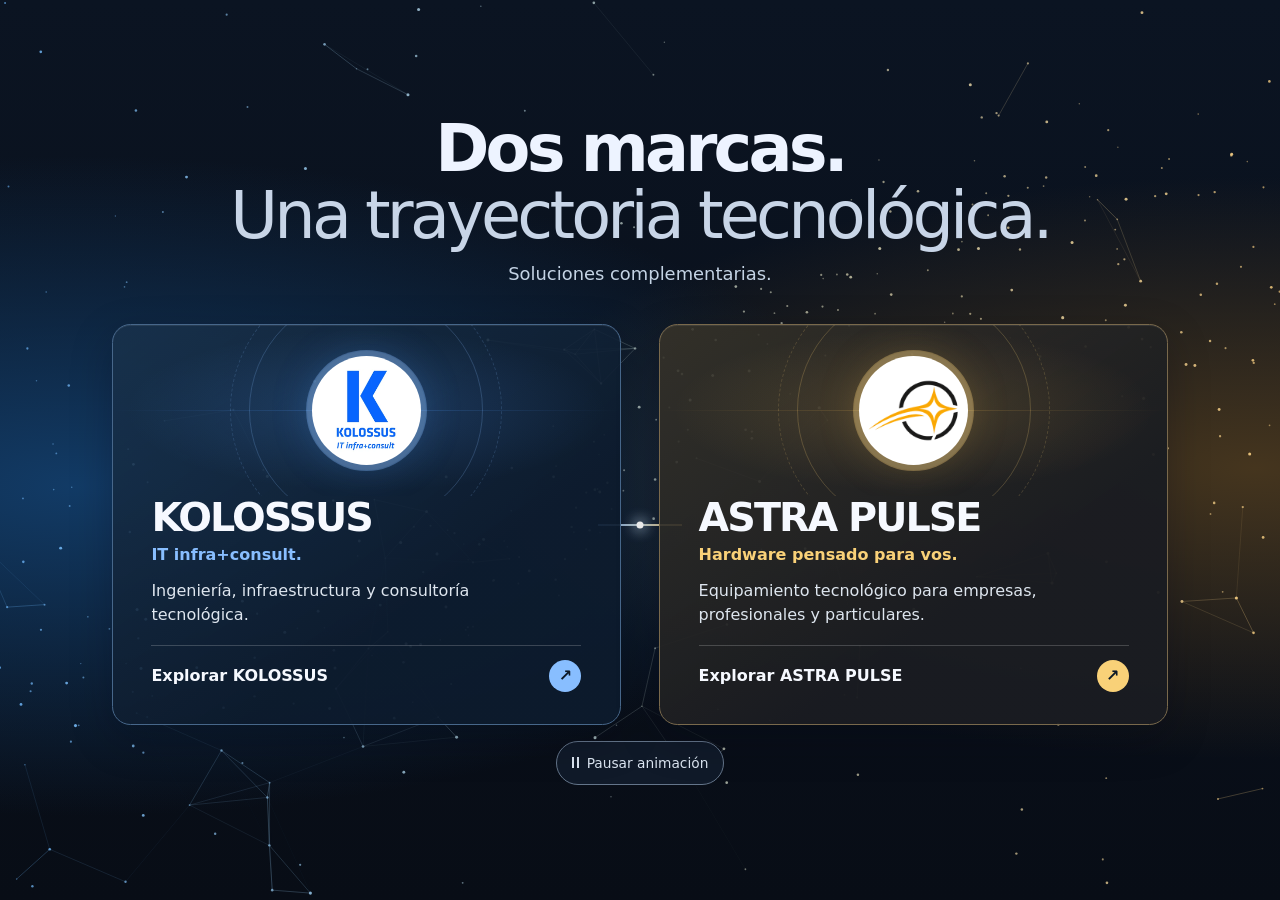
==== commit ad41a2e0: "Transición a Astra Pulse, ampliación comercial y actualización documental" ====
--- a/index.html
+++ b/index.html
@@ -3,24 +3,24 @@
 <head>
   <meta charset="utf-8">
   <meta name="viewport" content="width=device-width,initial-scale=1">
-  <title>KOLOSSUS + STAR PULSE | Soluciones tecnológicas complementarias</title>
-  <meta name="description" content="Ingeniería, infraestructura y consultoría con KOLOSSUS. Equipamiento tecnológico para empresas, profesionales y particulares con STAR PULSE.">
-  <meta property="og:title" content="KOLOSSUS + STAR PULSE | Soluciones tecnológicas complementarias">
-  <meta property="og:description" content="Ingeniería, infraestructura y consultoría con KOLOSSUS. Equipamiento tecnológico para empresas, profesionales y particulares con STAR PULSE.">
+  <title>KOLOSSUS + ASTRA PULSE | Soluciones tecnológicas complementarias</title>
+  <meta name="description" content="Ingeniería, infraestructura y consultoría con KOLOSSUS. Equipamiento tecnológico para empresas, profesionales y particulares con ASTRA PULSE.">
+  <meta property="og:title" content="KOLOSSUS + ASTRA PULSE | Soluciones tecnológicas complementarias">
+  <meta property="og:description" content="Ingeniería, infraestructura y consultoría con KOLOSSUS. Equipamiento tecnológico para empresas, profesionales y particulares con ASTRA PULSE.">
   <meta property="og:type" content="website">
   <meta property="og:locale" content="es_AR">
   <meta name="twitter:card" content="summary">
   <link rel="stylesheet" href="entrada.css">
   <script src="entrada.js" defer></script>
   <meta name="robots" content="noindex, follow">
-  <meta name="twitter:title" content="KOLOSSUS + STAR PULSE | Soluciones tecnológicas complementarias">
-  <meta name="twitter:description" content="Ingeniería, infraestructura y consultoría con KOLOSSUS. Equipamiento tecnológico para empresas, profesionales y particulares con STAR PULSE.">
-  <link rel="icon" type="image/png" sizes="64x64" href="assets/favicon.png">
+  <meta name="twitter:title" content="KOLOSSUS + ASTRA PULSE | Soluciones tecnológicas complementarias">
+  <meta name="twitter:description" content="Ingeniería, infraestructura y consultoría con KOLOSSUS. Equipamiento tecnológico para empresas, profesionales y particulares con ASTRA PULSE.">
+  <link rel="icon" type="image/png" sizes="32x32" href="assets/astrapulse/favicon-32.png">
   <script type="application/ld+json">{
   "@context": "https://schema.org",
   "@type": "WebPage",
-  "name": "KOLOSSUS + STAR PULSE | Soluciones tecnológicas complementarias",
-  "description": "Ingeniería, infraestructura y consultoría con KOLOSSUS. Equipamiento tecnológico para empresas, profesionales y particulares con STAR PULSE.",
+  "name": "KOLOSSUS + ASTRA PULSE | Soluciones tecnológicas complementarias",
+  "description": "Ingeniería, infraestructura y consultoría con KOLOSSUS. Equipamiento tecnológico para empresas, profesionales y particulares con ASTRA PULSE.",
   "inLanguage": "es-AR",
   "about": [
     {
@@ -29,7 +29,7 @@
     },
     {
       "@type": "Brand",
-      "name": "Star Pulse"
+      "name": "Astra Pulse"
     }
   ]
 }</script>
@@ -47,42 +47,42 @@
           <span class="enter" id="kol-action">Explorar KOLOSSUS <b aria-hidden="true">↗</b></span></div>
       </a>
       <div class="connection" aria-hidden="true"><i></i></div>
-      <a class="portal star" href="starpulse/index.html">
-        <div class="identity"><span class="mark"><img src="assets/hero-logo.webp" srcset="assets/hero-logo-384.webp 384w, assets/hero-logo.webp 900w" sizes="(max-width: 40rem) 45vw, 21rem" width="900" height="600" alt=""></span></div>
-        <div class="copy"><h2 id="star-name">STAR PULSE</h2><p class="signature">Hardware pensado para vos.</p>
+      <a class="portal star" href="astrapulse/index.html">
+        <div class="identity"><span class="mark"><img src="assets/astrapulse/isotipo.webp" width="240" height="164" alt=""></span></div>
+        <div class="copy"><h2 id="star-name">ASTRA PULSE</h2><p class="signature">Hardware pensado para vos.</p>
           <p>Equipamiento tecnológico para empresas, profesionales y particulares.</p>
-          <span class="enter" id="star-action">Explorar STAR PULSE <b aria-hidden="true">↗</b></span></div>
+          <span class="enter" id="star-action">Explorar ASTRA PULSE <b aria-hidden="true">↗</b></span></div>
       </a>
     </div>
     <div class="controls" hidden><button type="button">Pausar animación</button></div>
-    <a class="legacy" id="top" href="starpulse/index.html#top">Continuar a esta sección de Star Pulse →</a>
-    <a class="legacy" id="contenido" href="starpulse/index.html#contenido">Continuar a esta sección de Star Pulse →</a>
-    <a class="legacy" id="starpulse" href="starpulse/index.html#starpulse">Continuar a esta sección de Star Pulse →</a>
-    <a class="legacy" id="waPC" href="starpulse/index.html#waPC">Continuar a esta sección de Star Pulse →</a>
-    <a class="legacy" id="orientador" href="starpulse/index.html#orientador">Continuar a esta sección de Star Pulse →</a>
-    <a class="legacy" id="perfil-empresa" href="starpulse/index.html#perfil-empresa">Continuar a esta sección de Star Pulse →</a>
-    <a class="legacy" id="sol-administracion" href="starpulse/index.html#sol-administracion">Continuar a esta sección de Star Pulse →</a>
-    <a class="legacy" id="sol-comercio" href="starpulse/index.html#sol-comercio">Continuar a esta sección de Star Pulse →</a>
-    <a class="legacy" id="sol-industria" href="starpulse/index.html#sol-industria">Continuar a esta sección de Star Pulse →</a>
-    <a class="legacy" id="sol-estudios" href="starpulse/index.html#sol-estudios">Continuar a esta sección de Star Pulse →</a>
-    <a class="legacy" id="sol-instituciones" href="starpulse/index.html#sol-instituciones">Continuar a esta sección de Star Pulse →</a>
-    <a class="legacy" id="perfil-persona" href="starpulse/index.html#perfil-persona">Continuar a esta sección de Star Pulse →</a>
-    <a class="legacy" id="sol-hogar" href="starpulse/index.html#sol-hogar">Continuar a esta sección de Star Pulse →</a>
-    <a class="legacy" id="sol-estudio" href="starpulse/index.html#sol-estudio">Continuar a esta sección de Star Pulse →</a>
-    <a class="legacy" id="sol-gaming" href="starpulse/index.html#sol-gaming">Continuar a esta sección de Star Pulse →</a>
-    <a class="legacy" id="sol-trabajo" href="starpulse/index.html#sol-trabajo">Continuar a esta sección de Star Pulse →</a>
-    <a class="legacy" id="sol-creacion" href="starpulse/index.html#sol-creacion">Continuar a esta sección de Star Pulse →</a>
-    <a class="legacy" id="explore-wa" href="starpulse/index.html#explore-wa">Continuar a esta sección de Star Pulse →</a>
-    <a class="legacy" id="explore-email" href="starpulse/index.html#explore-email">Continuar a esta sección de Star Pulse →</a>
-    <a class="legacy" id="productos" href="starpulse/index.html#productos">Continuar a esta sección de Star Pulse →</a>
-    <a class="legacy" id="waProducto" href="starpulse/index.html#waProducto">Continuar a esta sección de Star Pulse →</a>
-    <a class="legacy" id="servicios" href="starpulse/index.html#servicios">Continuar a esta sección de Star Pulse →</a>
-    <a class="legacy" id="armado" href="starpulse/index.html#armado">Continuar a esta sección de Star Pulse →</a>
-    <a class="legacy" id="waAsesor" href="starpulse/index.html#waAsesor">Continuar a esta sección de Star Pulse →</a>
-    <a class="legacy" id="quienes" href="starpulse/index.html#quienes">Continuar a esta sección de Star Pulse →</a>
-    <a class="legacy" id="contacto" href="starpulse/index.html#contacto">Continuar a esta sección de Star Pulse →</a>
-    <a class="legacy" id="waBottom" href="starpulse/index.html#waBottom">Continuar a esta sección de Star Pulse →</a>
-    <a class="legacy" id="year" href="starpulse/index.html#year">Continuar a esta sección de Star Pulse →</a>
+    <a class="legacy" id="top" href="astrapulse/index.html#top">Continuar a esta sección de Astra Pulse →</a>
+    <a class="legacy" id="contenido" href="astrapulse/index.html#contenido">Continuar a esta sección de Astra Pulse →</a>
+    <a class="legacy" id="starpulse" href="astrapulse/index.html#starpulse">Continuar a esta sección de Astra Pulse →</a>
+    <a class="legacy" id="waPC" href="astrapulse/index.html#waPC">Continuar a esta sección de Astra Pulse →</a>
+    <a class="legacy" id="orientador" href="astrapulse/index.html#orientador">Continuar a esta sección de Astra Pulse →</a>
+    <a class="legacy" id="perfil-empresa" href="astrapulse/index.html#perfil-empresa">Continuar a esta sección de Astra Pulse →</a>
+    <a class="legacy" id="sol-administracion" href="astrapulse/index.html#sol-administracion">Continuar a esta sección de Astra Pulse →</a>
+    <a class="legacy" id="sol-comercio" href="astrapulse/index.html#sol-comercio">Continuar a esta sección de Astra Pulse →</a>
+    <a class="legacy" id="sol-industria" href="astrapulse/index.html#sol-industria">Continuar a esta sección de Astra Pulse →</a>
+    <a class="legacy" id="sol-estudios" href="astrapulse/index.html#sol-estudios">Continuar a esta sección de Astra Pulse →</a>
+    <a class="legacy" id="sol-instituciones" href="astrapulse/index.html#sol-instituciones">Continuar a esta sección de Astra Pulse →</a>
+    <a class="legacy" id="perfil-persona" href="astrapulse/index.html#perfil-persona">Continuar a esta sección de Astra Pulse →</a>
+    <a class="legacy" id="sol-hogar" href="astrapulse/index.html#sol-hogar">Continuar a esta sección de Astra Pulse →</a>
+    <a class="legacy" id="sol-estudio" href="astrapulse/index.html#sol-estudio">Continuar a esta sección de Astra Pulse →</a>
+    <a class="legacy" id="sol-gaming" href="astrapulse/index.html#sol-gaming">Continuar a esta sección de Astra Pulse →</a>
+    <a class="legacy" id="sol-trabajo" href="astrapulse/index.html#sol-trabajo">Continuar a esta sección de Astra Pulse →</a>
+    <a class="legacy" id="sol-creacion" href="astrapulse/index.html#sol-creacion">Continuar a esta sección de Astra Pulse →</a>
+    <a class="legacy" id="explore-wa" href="astrapulse/index.html#explore-wa">Continuar a esta sección de Astra Pulse →</a>
+    <a class="legacy" id="explore-email" href="astrapulse/index.html#explore-email">Continuar a esta sección de Astra Pulse →</a>
+    <a class="legacy" id="productos" href="astrapulse/index.html#productos">Continuar a esta sección de Astra Pulse →</a>
+    <a class="legacy" id="waProducto" href="astrapulse/index.html#waProducto">Continuar a esta sección de Astra Pulse →</a>
+    <a class="legacy" id="servicios" href="astrapulse/index.html#servicios">Continuar a esta sección de Astra Pulse →</a>
+    <a class="legacy" id="armado" href="astrapulse/index.html#armado">Continuar a esta sección de Astra Pulse →</a>
+    <a class="legacy" id="waAsesor" href="astrapulse/index.html#waAsesor">Continuar a esta sección de Astra Pulse →</a>
+    <a class="legacy" id="quienes" href="astrapulse/index.html#quienes">Continuar a esta sección de Astra Pulse →</a>
+    <a class="legacy" id="contacto" href="astrapulse/index.html#contacto">Continuar a esta sección de Astra Pulse →</a>
+    <a class="legacy" id="waBottom" href="astrapulse/index.html#waBottom">Continuar a esta sección de Astra Pulse →</a>
+    <a class="legacy" id="year" href="astrapulse/index.html#year">Continuar a esta sección de Astra Pulse →</a>
   </main>
 </body>
 </html>
--- a/entrada.css
+++ b/entrada.css
@@ -38,7 +38,7 @@
 .identity::after { inset:0; background:linear-gradient(90deg,transparent,var(--tone),transparent) center / 100% 1px no-repeat; opacity:.23; }
 .mark { display:grid; grid-template: minmax(0,1fr) / minmax(0,1fr); place-items:center; width:6.8rem; height:6.8rem; border-radius:50%; background:#fff; box-shadow:0 0 0 5px #ffffff0d,0 0 0 6px color-mix(in srgb,var(--accent) 35%,transparent),0 0 40px color-mix(in srgb,var(--tone) 25%,transparent); overflow:hidden; }
 .mark img { display:block; width:auto; height:76%; }
-.star .mark img { height:auto; width:172%; max-width:none; }
+.star .mark img { height:auto; width:86%; }
 .home .copy { padding:0 clamp(1.3rem,3vw,2.5rem) clamp(1.2rem,2.5vw,2rem); }
 .home h2 { line-height:1.08; font-size:clamp(1.75rem,3.1vw,2.8rem); letter-spacing:-.05em; }
 .signature { color:var(--accent); font-size:1rem; font-weight:600; margin:.25rem 0 .75rem; }
